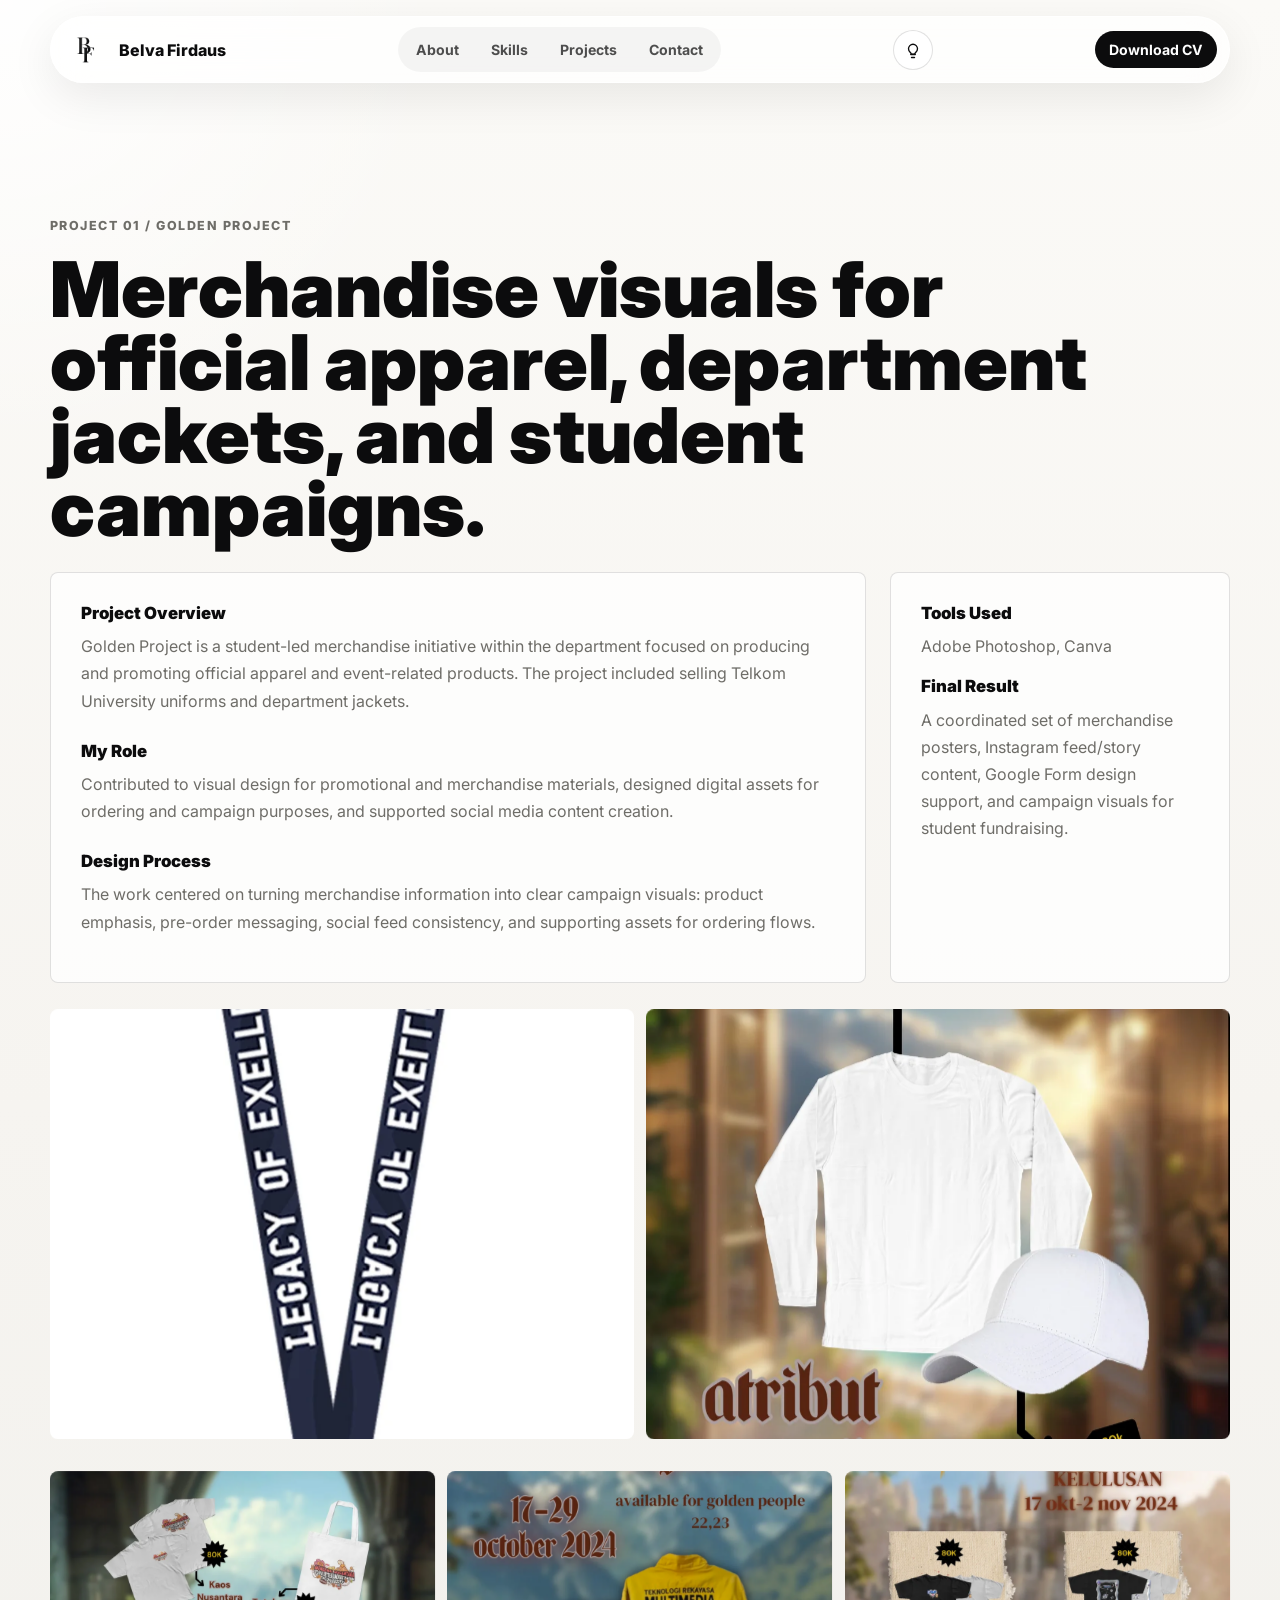
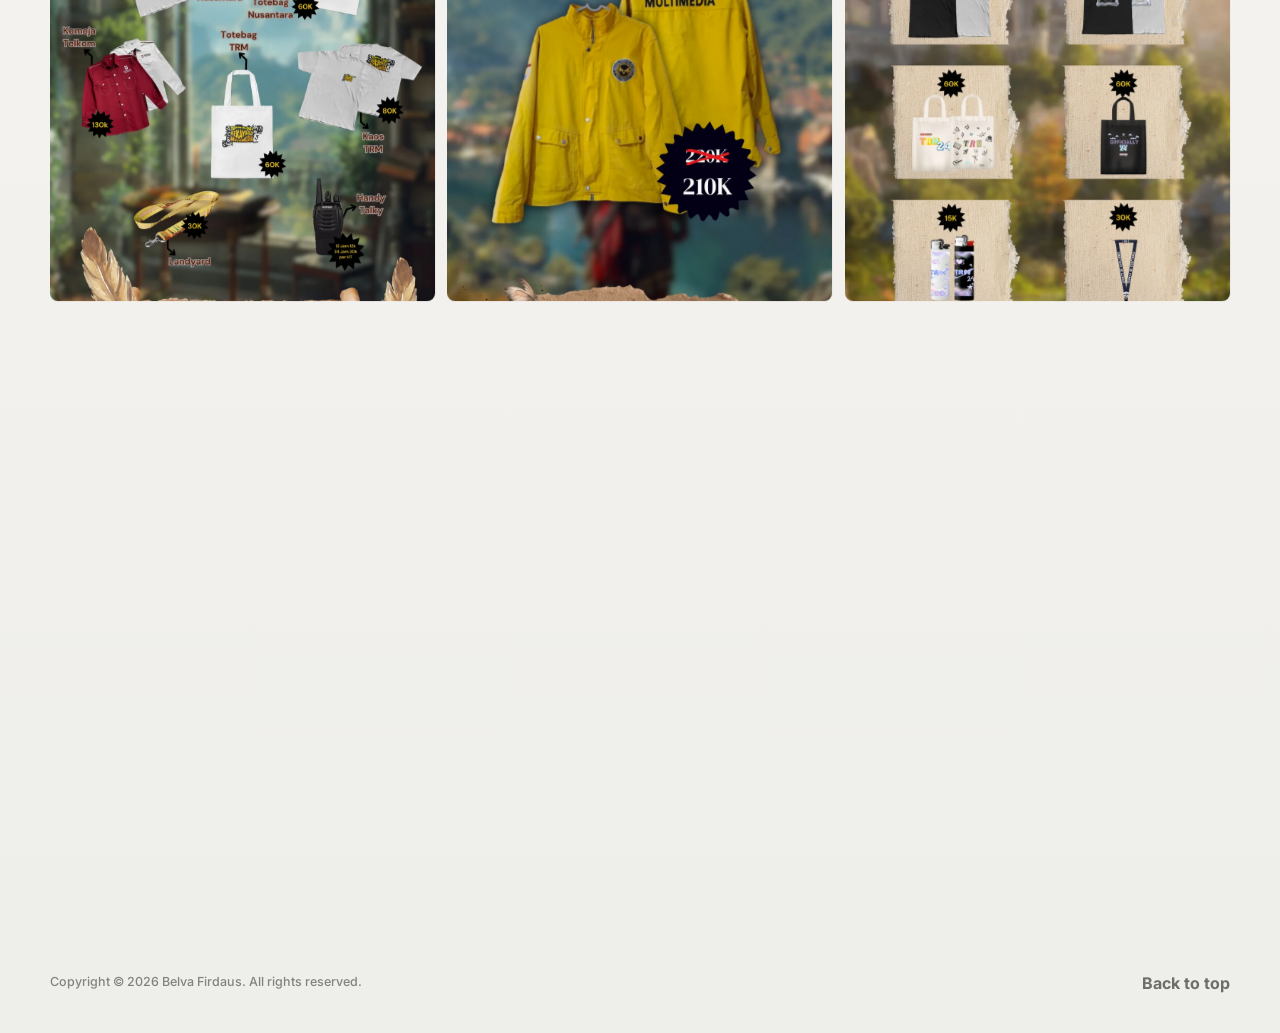
==== pages/golden.html @ f20e6a2e "Refine dark mode logo and theme toggle" ====
<!DOCTYPE html>
<html lang="en">
<head>
  <meta charset="UTF-8">
  <meta name="viewport" content="width=device-width, initial-scale=1.0">
  <meta name="description" content="Golden Project case study by Belva Firdaus.">
  <title>Golden Project - Belva Firdaus Portfolio</title>
  <script src="../js/theme-toggle.js"></script>
  <link rel="icon" href="../assets/logo/favicon.ico" sizes="any">
  <link rel="icon" type="image/png" sizes="32x32" href="../assets/logo/favicon-32x32.png">
  <link rel="icon" type="image/png" sizes="16x16" href="../assets/logo/favicon-16x16.png">
  <link rel="apple-touch-icon" href="../assets/logo/apple-touch-icon.png">
  <link rel="preconnect" href="https://fonts.googleapis.com">
  <link rel="preconnect" href="https://fonts.gstatic.com" crossorigin>
  <link href="https://fonts.googleapis.com/css2?family=Inter:wght@400;500;600;700;800;900&display=swap" rel="stylesheet">
  <link rel="stylesheet" href="../css/style.css">
  <link rel="stylesheet" href="../css/project.css">
  <link rel="stylesheet" href="../css/animation.css">
  <link rel="stylesheet" href="../css/reveal.css">
  <noscript>
    <style>
      body, .reveal {
        opacity: 1 !important;
        transform: none !important;
      }
    </style>
  </noscript>
</head>
<body class="project-page">
  <div class="loader" aria-hidden="true">
    <div class="loader__mark">BF</div>
  </div>

  <div class="cursor-dot" aria-hidden="true"></div>

  <header class="site-header">
    <a class="brand" href="../index.html#top" aria-label="Belva Firdaus home">
      <img src="../assets/logo/bf-logo.png" alt="Belva Firdaus logo">
      <span>Belva Firdaus</span>
    </a>
    <nav class="nav" aria-label="Primary navigation">
      <a href="../index.html#about">About</a>
      <a href="../index.html#skills">Skills</a>
      <a href="../index.html#projects">Projects</a>
      <a href="../index.html#contact">Contact</a>
    </nav>
    <button class="theme-toggle" type="button" data-theme-toggle aria-label="Switch to dark mode" aria-pressed="false">
      <span class="theme-toggle__icon" aria-hidden="true">
        <svg viewBox="0 0 24 24" focusable="false">
          <path d="M9 18h6"></path>
          <path d="M10 22h4"></path>
          <path d="M8.6 15.5c-1.7-1.2-2.6-3.1-2.6-5.1a6 6 0 1 1 12 0c0 2-.9 3.9-2.6 5.1-.7.5-1.1 1.2-1.1 2H9.7c0-.8-.4-1.5-1.1-2Z"></path>
        </svg>
      </span>
    </button>
    <a class="nav-cta" href="../assets/cv/MUHAMMAD%20BELVA%20ZULFAN%20FIRDAUS%20_Graphic%20Designer.pdf" download>Download CV</a>
  </header>

  <main id="top" class="project-main" data-project-page>
    <section class="case-study">
      <div class="case-hero reveal">
        <p class="eyebrow">Project 01 / Golden Project</p>
        <h1>Merchandise visuals for official apparel, department jackets, and student campaigns.</h1>
      </div>

      <div class="case-content">
        <div class="case-copy reveal">
          <h2>Project Overview</h2>
          <p>Golden Project is a student-led merchandise initiative within the department focused on producing and promoting official apparel and event-related products. The project included selling Telkom University uniforms and department jackets.</p>

          <h2>My Role</h2>
          <p>Contributed to visual design for promotional and merchandise materials, designed digital assets for ordering and campaign purposes, and supported social media content creation.</p>

          <h2>Design Process</h2>
          <p>The work centered on turning merchandise information into clear campaign visuals: product emphasis, pre-order messaging, social feed consistency, and supporting assets for ordering flows.</p>
        </div>
        <aside class="case-meta reveal reveal--right">
          <div>
            <h2>Tools Used</h2>
            <p>Adobe Photoshop, Canva</p>
          </div>
          <div>
            <h2>Final Result</h2>
            <p>A coordinated set of merchandise posters, Instagram feed/story content, Google Form design support, and campaign visuals for student fundraising.</p>
          </div>
        </aside>
      </div>

      <div class="gallery gallery--mixed reveal" aria-label="Golden Project gallery">
        <img class="reveal" src="../assets/optimized/projects/golden%20projects/landyard%20wisuda.webp" alt="Golden Project lanyard design" loading="lazy">
        <img class="reveal" src="../assets/optimized/projects/golden%20projects/poster%20atribut%20pkkmb.webp" alt="Golden Project PKKMB attribute poster" loading="lazy">
        <img class="reveal" src="../assets/optimized/projects/golden%20projects/poster%20catalog.webp" alt="Golden Project catalog poster" loading="lazy">
        <img class="reveal" src="../assets/optimized/projects/golden%20projects/poster%20jahim.webp" alt="Golden Project department jacket poster" loading="lazy">
        <img class="reveal" src="../assets/optimized/projects/golden%20projects/poster%20merch%20wisuda.webp" alt="Golden Project graduation merchandise poster" loading="lazy">
        <img class="reveal" src="../assets/optimized/projects/golden%20projects/poster%20seragam.webp" alt="Golden Project uniform poster" loading="lazy">
        <img class="reveal" src="../assets/optimized/projects/golden%20projects/TRM%20MERCH%20BELAKANG.webp" alt="Golden Project shirt back design" loading="lazy">
        <img class="reveal" src="../assets/optimized/projects/golden%20projects/TRM%20MERCH%20DEPAN.webp" alt="Golden Project shirt front design" loading="lazy">
      </div>

      <nav class="project-navigation reveal" aria-label="Project navigation">
        <a class="project-nav-link" href="project4.html" data-project-adjacent>
          <span>Previous Project</span>
          <strong>Others</strong>
        </a>
        <a class="project-nav-link" href="lariah.html" data-project-adjacent>
          <span>Next Project</span>
          <strong>LariAH</strong>
        </a>
        <a class="project-nav-link project-nav-link--home" href="../index.html#projects">
          <span>Back to Home</span>
          <strong>Featured Projects</strong>
        </a>
      </nav>
    </section>
  </main>

  <footer class="footer reveal">
    <div class="footer__brand">
      <small>Copyright © 2026 Belva Firdaus. All rights reserved.</small>
    </div>
    <a href="#top">Back to top</a>
  </footer>

  <script src="../js/script.js"></script>
  <script src="../js/project.js"></script>
  <script src="../js/gallery.js"></script>
  <script src="../js/transitions.js"></script>
  <script src="../js/scroll-animations.js"></script>
  <script src="../js/reveal.js"></script>
</body>
</html>
---- css/style.css ----
:root {
  --bg: #f6f4f0;
  --ink: #0c0c0d;
  --muted: #6e6d68;
  --line: rgba(12, 12, 13, 0.12);
  --paper: rgba(255, 255, 255, 0.74);
  --paper-solid: #ffffff;
  --charcoal: #151515;
  --accent: #c8ff5f;
  --blue: #2862c6;
  --radius: 8px;
  --shadow: 0 24px 80px rgba(12, 12, 13, 0.12);
  --max: 1180px;
}

* {
  box-sizing: border-box;
}

html {
  scroll-behavior: smooth;
}

body {
  margin: 0;
  background:
    radial-gradient(circle at top left, rgba(255, 255, 255, 0.9), transparent 28rem),
    linear-gradient(180deg, #fbfaf7 0%, var(--bg) 42%, #eeeeea 100%);
  color: var(--ink);
  font-family: "Inter", Arial, sans-serif;
  letter-spacing: 0;
  overflow-x: hidden;
}

body.is-loading {
  overflow: hidden;
}

img {
  display: block;
  max-width: 100%;
}

a {
  color: inherit;
  text-decoration: none;
}

button,
a {
  -webkit-tap-highlight-color: transparent;
}

::selection {
  background: var(--ink);
  color: white;
}

.site-header {
  position: sticky;
  top: 0;
  z-index: 50;
  display: flex;
  align-items: center;
  justify-content: space-between;
  gap: 18px;
  width: min(calc(100% - 32px), var(--max));
  margin: 16px auto 0;
  padding: 10px 12px;
  border: 1px solid rgba(255, 255, 255, 0.78);
  border-radius: 999px;
  background: rgba(255, 255, 255, 0.7);
  box-shadow: 0 14px 45px rgba(12, 12, 13, 0.08);
  backdrop-filter: blur(18px);
}

.site-header.has-scrolled {
  box-shadow: 0 18px 60px rgba(12, 12, 13, 0.13);
}

.brand {
  display: inline-flex;
  align-items: center;
  gap: 12px;
  font-weight: 800;
  white-space: nowrap;
}

.brand img {
  width: 44px;
  height: 44px;
  border-radius: 50%;
  object-fit: cover;
  transition: filter 0.3s cubic-bezier(0.16, 1, 0.3, 1);
}

.nav {
  display: flex;
  align-items: center;
  justify-content: center;
  gap: 4px;
  padding: 4px;
  border-radius: 999px;
  background: rgba(12, 12, 13, 0.04);
}

.nav a,
.nav-cta {
  position: relative;
  padding: 10px 14px;
  border-radius: 999px;
  color: rgba(12, 12, 13, 0.72);
  font-size: 0.88rem;
  font-weight: 700;
  overflow: hidden;
}

.nav a:hover,
.nav a.is-active {
  background: white;
  color: var(--ink);
}

.nav-cta {
  background: var(--ink);
  color: white;
}

.theme-toggle {
  display: inline-flex;
  align-items: center;
  justify-content: center;
  width: 40px;
  min-width: 40px;
  min-height: 40px;
  height: 40px;
  margin-right: -10px;
  padding: 0;
  border: 1px solid var(--line);
  border-radius: 999px;
  background: rgba(255, 255, 255, 0.62);
  color: var(--ink);
  font: inherit;
  font-size: 0.82rem;
  font-weight: 800;
  cursor: pointer;
  backdrop-filter: blur(18px);
  transition: background 0.25s ease, color 0.25s ease, border-color 0.25s ease;
}

.theme-toggle__icon,
.theme-toggle svg {
  display: block;
  width: 18px;
  height: 18px;
}

.theme-toggle svg {
  fill: none;
  stroke: currentColor;
  stroke-width: 1.8;
  stroke-linecap: round;
  stroke-linejoin: round;
}

.theme-toggle:focus-visible {
  outline: 2px solid var(--accent);
  outline-offset: 3px;
}

.section,
.footer {
  width: min(calc(100% - 32px), var(--max));
  margin: 0 auto;
}

.section {
  padding: 112px 0;
}

.eyebrow {
  margin: 0 0 16px;
  color: var(--muted);
  font-size: 0.78rem;
  font-weight: 800;
  letter-spacing: 0.12em;
  text-transform: uppercase;
}

h1,
h2,
h3,
p {
  margin-top: 0;
}

h1,
h2 {
  letter-spacing: 0;
}

h1 {
  max-width: 760px;
  margin-bottom: 24px;
  font-size: clamp(3.15rem, 6vw, 5.25rem);
  line-height: 0.95;
  font-weight: 900;
}

h2 {
  max-width: 900px;
  margin-bottom: 0;
  font-size: clamp(2.15rem, 5.4vw, 5.8rem);
  line-height: 0.98;
  font-weight: 900;
}

h3 {
  font-size: 1.05rem;
  line-height: 1.2;
}

p {
  color: var(--muted);
  line-height: 1.7;
}

.hero {
  position: relative;
  display: grid;
  grid-template-columns: minmax(0, 1fr) minmax(300px, 0.72fr);
  gap: 34px;
  min-height: calc(100vh - 72px);
  padding-top: 48px;
  align-items: center;
}

.hero__intro {
  max-width: 660px;
  font-size: clamp(1rem, 1.5vw, 1.28rem);
}

.hero__actions {
  display: flex;
  flex-wrap: wrap;
  gap: 12px;
  margin-top: 32px;
}

.btn {
  position: relative;
  display: inline-flex;
  align-items: center;
  justify-content: center;
  min-height: 52px;
  padding: 0 22px;
  border-radius: 999px;
  font-weight: 800;
  overflow: hidden;
  transition: transform 0.25s ease, box-shadow 0.25s ease, background 0.25s ease;
}

.btn:hover {
  transform: translateY(-3px);
}

.btn--dark {
  background: var(--ink);
  color: white;
  box-shadow: 0 18px 36px rgba(12, 12, 13, 0.18);
}

.btn--light {
  background: white;
  border: 1px solid var(--line);
}

.hero__visual {
  position: relative;
}

.portrait-shell {
  position: relative;
  overflow: hidden;
  aspect-ratio: 4 / 5;
  max-height: 590px;
  border-radius: 8px;
  background: var(--charcoal);
  box-shadow: var(--shadow);
}

.portrait-shell img {
  width: 100%;
  height: 100%;
  object-fit: cover;
  filter: saturate(0.88) contrast(1.05);
  transition: transform 0.8s ease;
}

.portrait-shell:hover img {
  transform: scale(1.05);
}

.availability {
  position: absolute;
  right: 14px;
  bottom: 28px;
  display: inline-flex;
  align-items: center;
  gap: 10px;
  max-width: min(280px, 80%);
  padding: 14px 16px;
  border: 1px solid rgba(255, 255, 255, 0.72);
  border-radius: 999px;
  background: rgba(255, 255, 255, 0.78);
  box-shadow: 0 18px 45px rgba(12, 12, 13, 0.12);
  color: var(--ink);
  font-size: 0.86rem;
  font-weight: 800;
  backdrop-filter: blur(18px);
}

.availability span {
  width: 9px;
  height: 9px;
  flex: 0 0 auto;
  border-radius: 50%;
  background: #20c55e;
  box-shadow: 0 0 0 8px rgba(32, 197, 94, 0.14);
}

.scroll-indicator {
  position: absolute;
  left: 0;
  bottom: 34px;
  width: 30px;
  height: 54px;
  border: 1px solid var(--line);
  border-radius: 999px;
}

.scroll-indicator span {
  position: absolute;
  left: 50%;
  top: 10px;
  width: 4px;
  height: 4px;
  border-radius: 50%;
  background: var(--ink);
  transform: translateX(-50%);
  animation: scrollDot 1.6s ease-in-out infinite;
}

.section-heading {
  margin-bottom: 44px;
}

.section-heading--split {
  display: grid;
  grid-template-columns: minmax(0, 1fr) 280px;
  gap: 32px;
  align-items: end;
}

.section-heading--split > p {
  margin-bottom: 8px;
}

.about__grid {
  display: grid;
  grid-template-columns: minmax(0, 0.8fr) minmax(0, 1.2fr);
  gap: 28px;
}

.about__bio {
  position: sticky;
  top: 110px;
  align-self: start;
  padding: 34px;
  border: 1px solid var(--line);
  border-radius: var(--radius);
  background: var(--paper);
  box-shadow: 0 16px 50px rgba(12, 12, 13, 0.06);
}

.about__bio p:last-child {
  margin-bottom: 0;
}

.timeline {
  display: grid;
  gap: 14px;
}

.timeline article {
  position: relative;
  padding: 28px 28px 28px 38px;
  border: 1px solid var(--line);
  border-radius: var(--radius);
  background: rgba(255, 255, 255, 0.58);
  transition: transform 0.25s ease, box-shadow 0.25s ease;
}

.timeline article::before {
  content: "";
  position: absolute;
  left: 18px;
  top: 34px;
  width: 8px;
  height: 8px;
  border-radius: 50%;
  background: var(--ink);
}

.timeline article:hover,
.skill-card:hover,
.software-grid article:hover,
.project-card:hover {
  transform: translateY(-6px);
  box-shadow: 0 22px 60px rgba(12, 12, 13, 0.12);
}

.timeline span,
.skill-card span {
  display: inline-block;
  margin-bottom: 12px;
  color: var(--muted);
  font-size: 0.78rem;
  font-weight: 800;
  text-transform: uppercase;
}

.timeline p,
.skill-card p {
  margin-bottom: 0;
}

.skill-grid {
  display: grid;
  grid-template-columns: repeat(4, minmax(0, 1fr));
  gap: 14px;
}

.skill-card {
  min-height: 300px;
  padding: 28px;
  border: 1px solid var(--line);
  border-radius: var(--radius);
  background: var(--paper-solid);
  transition: transform 0.25s ease, box-shadow 0.25s ease;
}

.skill-card h3 {
  min-height: 76px;
}

.software-grid {
  display: grid;
  grid-template-columns: repeat(6, minmax(0, 1fr));
  gap: 12px;
}

.software-grid article {
  display: grid;
  place-items: center;
  min-height: 150px;
  padding: 24px 16px;
  border: 1px solid var(--line);
  border-radius: var(--radius);
  background: rgba(255, 255, 255, 0.7);
  transition: transform 0.25s ease, box-shadow 0.25s ease;
}

.software-grid img {
  width: 54px;
  height: 54px;
  object-fit: contain;
  margin-bottom: 18px;
}

.software-grid span {
  font-weight: 800;
  text-align: center;
}

.project-grid {
  display: grid;
  grid-template-columns: repeat(4, minmax(0, 1fr));
  gap: 16px;
}

.project-card {
  display: grid;
  grid-template-rows: auto 1fr;
  overflow: hidden;
  border: 1px solid var(--line);
  border-radius: var(--radius);
  background: var(--paper-solid);
  transition: transform 0.25s ease, box-shadow 0.25s ease;
}

.project-card img {
  width: 100%;
  aspect-ratio: 4 / 4.6;
  object-fit: cover;
  background: #e8e6df;
  transition: transform 0.65s ease;
}

.project-card:hover img {
  transform: scale(1.04);
}

.project-card__body {
  display: flex;
  flex-direction: column;
  align-items: flex-start;
  padding: 22px;
}

.project-card p {
  margin-bottom: 10px;
  color: var(--blue);
  font-size: 0.78rem;
  font-weight: 900;
  text-transform: uppercase;
}

.project-card h3 {
  margin-bottom: 10px;
  font-size: 1.25rem;
}

.project-card span {
  color: var(--muted);
  line-height: 1.55;
}

.project-card__link {
  min-height: 46px;
  margin-top: 22px;
  padding: 0 18px;
  font-size: 0.88rem;
}

.contact {
  padding-bottom: 72px;
}

.contact__inner {
  padding: clamp(36px, 7vw, 78px);
  border-radius: var(--radius);
  background: var(--ink);
  color: white;
  box-shadow: var(--shadow);
}

.contact__inner p {
  color: rgba(255, 255, 255, 0.62);
}

.contact__inner h2 {
  color: white;
}

.contact-links {
  display: flex;
  flex-wrap: wrap;
  gap: 10px;
  margin-top: 34px;
}

.contact-links a,
.contact-links span {
  display: inline-flex;
  align-items: center;
  min-height: 48px;
  padding: 0 16px;
  border: 1px solid rgba(255, 255, 255, 0.16);
  border-radius: 999px;
  background: rgba(255, 255, 255, 0.07);
  color: white;
  font-weight: 800;
}

.contact-links a:hover {
  background: white;
  color: var(--ink);
}

.footer {
  display: flex;
  justify-content: space-between;
  align-items: flex-start;
  gap: 18px;
  padding: 26px 0 40px;
  color: var(--muted);
  font-weight: 700;
}

.footer__brand {
  display: flex;
  flex-direction: column;
  gap: 6px;
}

.footer p {
  margin: 0;
}

.footer small {
  color: rgba(12, 12, 13, 0.48);
  font-size: 0.78rem;
  font-weight: 500;
  line-height: 1.5;
}

@media (max-width: 1040px) {
  .hero,
  .about__grid,
  .section-heading--split {
    grid-template-columns: 1fr;
  }

  .about__bio {
    position: static;
  }

  .skill-grid,
  .project-grid {
    grid-template-columns: repeat(2, minmax(0, 1fr));
  }

  .software-grid {
    grid-template-columns: repeat(3, minmax(0, 1fr));
  }
}

@media (max-width: 760px) {
  .site-header {
    align-items: stretch;
    border-radius: 24px;
    flex-wrap: wrap;
  }

  .brand {
    flex: 1 1 auto;
  }

  .nav {
    order: 3;
    width: 100%;
    overflow-x: auto;
    justify-content: flex-start;
  }

  .nav-cta {
    padding-inline: 12px;
  }

  .theme-toggle {
    min-height: 40px;
    margin-right: -8px;
  }

  .section {
    padding: 82px 0;
  }

  .hero {
    min-height: auto;
    padding-top: 58px;
  }

  h1 {
    font-size: clamp(2.8rem, 14vw, 4rem);
  }

  h2 {
    font-size: clamp(2rem, 11vw, 3.3rem);
  }

  .scroll-indicator {
    display: none;
  }

  .skill-grid,
  .project-grid,
  .software-grid {
    grid-template-columns: 1fr;
  }

  .skill-card {
    min-height: auto;
  }

  .skill-card h3 {
    min-height: auto;
  }

  .availability {
    right: 12px;
    bottom: 12px;
  }

  .footer {
    flex-direction: column;
  }
}

@media (max-width: 430px) {
  .section,
  .footer {
    width: min(calc(100% - 24px), var(--max));
  }

  .site-header {
    width: min(calc(100% - 24px), var(--max));
  }

  .brand {
    gap: 10px;
  }

  .brand img {
    width: 42px;
    height: 42px;
  }

  .nav a,
  .nav-cta,
  .theme-toggle {
    font-size: 0.8rem;
  }

  .theme-toggle {
    width: 38px;
    min-width: 38px;
    height: 38px;
    min-height: 38px;
    margin-right: -6px;
  }

  .hero__actions,
  .contact-links {
    display: grid;
  }

  .btn,
  .contact-links a,
  .contact-links span {
    width: 100%;
  }
}

html[data-theme="dark"] {
  color-scheme: dark;
  --bg: #111110;
  --ink: #f4f1ea;
  --muted: #a8a29a;
  --line: rgba(255, 255, 255, 0.13);
  --paper: rgba(28, 28, 27, 0.78);
  --paper-solid: #171716;
  --charcoal: #151515;
  --blue: #8bb8ff;
  --shadow: 0 24px 80px rgba(0, 0, 0, 0.4);
}

html[data-theme="dark"] body {
  background:
    radial-gradient(circle at top left, rgba(255, 255, 255, 0.08), transparent 28rem),
    linear-gradient(180deg, #151514 0%, var(--bg) 46%, #090909 100%);
  color: var(--ink);
}

html[data-theme="dark"] ::selection {
  background: var(--accent);
  color: #111110;
}

html[data-theme="dark"] .site-header {
  border-color: rgba(255, 255, 255, 0.12);
  background: rgba(20, 20, 19, 0.74);
  box-shadow: 0 14px 45px rgba(0, 0, 0, 0.32);
}

html[data-theme="dark"] .site-header.has-scrolled {
  box-shadow: 0 18px 60px rgba(0, 0, 0, 0.46);
}

html[data-theme="dark"] .brand img {
  filter: brightness(0) invert(1) contrast(1.08);
}

html[data-theme="dark"] .nav {
  background: rgba(255, 255, 255, 0.06);
}

html[data-theme="dark"] .nav a {
  color: rgba(244, 241, 234, 0.74);
}

html[data-theme="dark"] .nav a:hover,
html[data-theme="dark"] .nav a.is-active {
  background: rgba(255, 255, 255, 0.12);
  color: var(--ink);
}

html[data-theme="dark"] .nav-cta,
html[data-theme="dark"] .btn--dark,
html[data-theme="dark"] .project-nav-link--home {
  background: var(--ink);
  color: #111110;
}

html[data-theme="dark"] .theme-toggle {
  border-color: var(--line);
  background: rgba(255, 255, 255, 0.08);
  color: var(--ink);
}

html[data-theme="dark"] .btn--light,
html[data-theme="dark"] .availability,
html[data-theme="dark"] .about__bio,
html[data-theme="dark"] .timeline article,
html[data-theme="dark"] .software-grid article {
  border-color: var(--line);
  background: var(--paper);
  color: var(--ink);
}

html[data-theme="dark"] .skill-card,
html[data-theme="dark"] .project-card {
  border-color: var(--line);
  background: var(--paper-solid);
  color: var(--ink);
}

html[data-theme="dark"] .availability {
  box-shadow: 0 18px 45px rgba(0, 0, 0, 0.32);
}

html[data-theme="dark"] .contact__inner {
  border: 1px solid var(--line);
  background: #151514;
  color: var(--ink);
}

html[data-theme="dark"] .contact__inner h2 {
  color: var(--ink);
}

html[data-theme="dark"] .contact-links a,
html[data-theme="dark"] .contact-links span {
  border-color: rgba(255, 255, 255, 0.18);
  background: rgba(255, 255, 255, 0.08);
  color: var(--ink);
}

html[data-theme="dark"] .contact-links a:hover {
  background: var(--ink);
  color: #111110;
}

html[data-theme="dark"] .footer small {
  color: rgba(244, 241, 234, 0.58);
}

html[data-theme="dark"] .scroll-indicator span,
html[data-theme="dark"] .timeline article::before {
  background: var(--ink);
}
---- css/project.css ----
.project-main {
  padding-top: 52px;
}

.case-study {
  width: min(calc(100% - 32px), var(--max));
  margin: 0 auto;
  padding: 80px 0 72px;
  border-top: 1px solid var(--line);
}

.case-study:first-child {
  border-top: 0;
}

.case-hero {
  display: grid;
  gap: 0;
}

.case-hero h1 {
  max-width: 1120px;
  margin-bottom: 0;
  font-size: clamp(2.65rem, 6vw, 5.8rem);
}

.case-content {
  display: grid;
  grid-template-columns: minmax(0, 1fr) 340px;
  gap: 24px;
  margin: 28px 0;
}

.case-copy,
.case-meta {
  padding: 30px;
  border: 1px solid var(--line);
  border-radius: var(--radius);
  background: rgba(255, 255, 255, 0.74);
}

.case-copy h2,
.case-copy h3,
.case-meta h2,
.case-meta h3 {
  margin: 0 0 10px;
  font-size: 1.05rem;
  line-height: 1.2;
}

.case-copy p:not(:last-child),
.case-meta p:not(:last-child) {
  margin-bottom: 26px;
}

.gallery {
  display: grid;
  grid-template-columns: repeat(4, minmax(0, 1fr));
  gap: 12px;
}

.gallery--mixed {
  grid-template-columns: repeat(6, minmax(0, 1fr));
}

.gallery img {
  width: 100%;
  height: 100%;
  min-height: 260px;
  max-height: 430px;
  object-fit: cover;
  border: 0;
  border-radius: var(--radius);
  background: #dedbd3;
  cursor: pointer;
  transition: transform 0.3s ease, filter 0.3s ease;
}

.gallery img:hover,
.gallery img:focus-visible {
  transform: translateY(-4px) scale(1.01);
  filter: saturate(1.05) contrast(1.03);
  outline: none;
}

.gallery--mixed img:nth-child(1),
.gallery--mixed img:nth-child(2) {
  grid-column: span 3;
}

.gallery--mixed img:nth-child(3),
.gallery--mixed img:nth-child(4),
.gallery--mixed img:nth-child(5),
.gallery--mixed img:nth-child(6) {
  grid-column: span 2;
}

.project-navigation {
  display: grid;
  grid-template-columns: repeat(3, minmax(0, 1fr));
  gap: 14px;
  margin-top: 32px;
}

.project-nav-link {
  position: relative;
  display: grid;
  min-height: 118px;
  align-content: center;
  padding: 24px;
  overflow: hidden;
  border: 1px solid var(--line);
  border-radius: var(--radius);
  background: rgba(255, 255, 255, 0.76);
  transition: transform 0.25s ease, box-shadow 0.25s ease, background 0.25s ease;
}

.project-nav-link:hover {
  transform: translateY(-4px);
  background: white;
  box-shadow: 0 22px 60px rgba(12, 12, 13, 0.12);
}

.project-nav-link span {
  margin-bottom: 8px;
  color: var(--muted);
  font-size: 0.78rem;
  font-weight: 900;
  text-transform: uppercase;
}

.project-nav-link strong {
  font-size: 1.12rem;
  line-height: 1.25;
}

.project-nav-link--home {
  background: var(--ink);
  color: white;
}

.project-nav-link--home span {
  color: rgba(255, 255, 255, 0.62);
}

.gallery-lightbox {
  position: fixed;
  inset: 0;
  z-index: 9999;
  display: flex;
  align-items: center;
  justify-content: center;
  width: 100%;
  height: 100vh;
  height: 100dvh;
  padding: 24px;
  background: rgba(12, 12, 13, 0.9);
  opacity: 0;
  visibility: hidden;
  overflow: hidden;
  pointer-events: none;
  transition: opacity 0.24s ease, visibility 0.24s ease;
}

.gallery-lightbox.is-open {
  opacity: 1;
  visibility: visible;
  pointer-events: auto;
}

.gallery-lightbox figure {
  display: flex;
  align-items: center;
  justify-content: center;
  width: 100%;
  max-width: min(100%, 1180px);
  height: 100%;
  margin: 0;
}

.gallery-lightbox__image {
  max-width: min(100%, 1180px);
  max-height: calc(100vh - 140px);
  max-height: calc(100dvh - 140px);
  border-radius: var(--radius);
  object-fit: contain;
  box-shadow: 0 24px 80px rgba(0, 0, 0, 0.34);
}

.gallery-lightbox__button {
  position: absolute;
  display: inline-grid;
  place-items: center;
  min-width: 48px;
  min-height: 48px;
  padding: 0 16px;
  border: 1px solid rgba(255, 255, 255, 0.2);
  border-radius: 999px;
  background: rgba(255, 255, 255, 0.1);
  color: white;
  font: inherit;
  font-weight: 800;
  cursor: pointer;
  backdrop-filter: blur(18px);
}

.gallery-lightbox__button:hover {
  background: white;
  color: var(--ink);
}

.gallery-lightbox__button--close {
  top: 22px;
  right: 22px;
}

.gallery-lightbox__button--prev {
  left: 22px;
}

.gallery-lightbox__button--next {
  right: 22px;
}

body.has-lightbox,
body.lightbox-open {
  overflow: hidden;
  overscroll-behavior: contain;
}

@media (max-width: 1040px) {
  .case-content {
    grid-template-columns: 1fr;
  }

  .case-meta {
    display: grid;
    grid-template-columns: repeat(2, minmax(0, 1fr));
    gap: 18px;
  }

  .gallery,
  .gallery--mixed {
    grid-template-columns: repeat(3, minmax(0, 1fr));
  }

  .gallery--mixed img:nth-child(n) {
    grid-column: span 1;
  }
}

@media (max-width: 760px) {
  .project-main {
    padding-top: 24px;
  }

  .case-study {
    padding: 54px 0 56px;
  }

  .case-hero h1 {
    font-size: clamp(2.15rem, 11vw, 3.5rem);
  }

  .case-meta,
  .gallery,
  .gallery--mixed,
  .project-navigation {
    grid-template-columns: 1fr;
  }

  .gallery img {
    max-height: none;
  }

  .gallery-lightbox {
    align-items: center;
    justify-content: center;
    padding: 18px;
  }

  .gallery-lightbox__image {
    max-width: 92vw;
    max-height: 82vh;
    max-height: 82dvh;
  }

  .gallery-lightbox__button--prev,
  .gallery-lightbox__button--next {
    top: auto;
    bottom: 22px;
  }
}

@media (max-width: 430px) {
  .case-study {
    width: min(calc(100% - 24px), var(--max));
  }
}

html[data-theme="dark"] .case-study {
  border-color: var(--line);
}

html[data-theme="dark"] .case-copy,
html[data-theme="dark"] .case-meta,
html[data-theme="dark"] .project-nav-link {
  border-color: var(--line);
  background: var(--paper);
  color: var(--ink);
}

html[data-theme="dark"] .gallery img {
  background: #242423;
}

html[data-theme="dark"] .project-nav-link:hover {
  background: var(--paper-solid);
}

html[data-theme="dark"] .project-nav-link--home {
  background: var(--ink);
  color: #111110;
}

html[data-theme="dark"] .project-nav-link--home span {
  color: rgba(17, 17, 16, 0.62);
}

html[data-theme="dark"] .gallery-lightbox {
  background: rgba(5, 5, 5, 0.94);
}

html[data-theme="dark"] .gallery-lightbox__button:hover {
  background: var(--ink);
  color: #111110;
}
---- css/animation.css ----
.loader {
  position: fixed;
  inset: 0;
  z-index: 100;
  display: grid;
  place-items: center;
  background: var(--ink);
  color: white;
  pointer-events: none;
  transition: opacity 0.6s ease, visibility 0.6s ease;
}

.loader__mark {
  width: 74px;
  height: 74px;
  display: grid;
  place-items: center;
  border: 1px solid rgba(255, 255, 255, 0.28);
  border-radius: 50%;
  font-weight: 800;
  animation: pulse 1.2s ease-in-out infinite;
}

body.is-loading .loader {
  pointer-events: auto;
}

body.is-ready .loader,
body:not(.is-loading) .loader {
  opacity: 0;
  visibility: hidden;
  pointer-events: none;
}

body,
main {
  opacity: 1;
  visibility: visible;
}

.cursor-dot {
  position: fixed;
  z-index: 99;
  width: 14px;
  height: 14px;
  border: 1px solid rgba(12, 12, 13, 0.5);
  border-radius: 50%;
  pointer-events: none;
  transform: translate(-50%, -50%);
  opacity: 0;
  transition: width 0.2s ease, height 0.2s ease, opacity 0.2s ease, background 0.2s ease;
}

.cursor-dot.is-active {
  width: 42px;
  height: 42px;
  background: rgba(200, 255, 95, 0.2);
}

.ripple {
  position: absolute;
  border-radius: 50%;
  background: rgba(255, 255, 255, 0.45);
  transform: scale(0);
  animation: ripple 0.72s cubic-bezier(0.16, 1, 0.3, 1);
  pointer-events: none;
}

:where(.brand, .nav a, .nav-cta, .btn, .contact-links a, .footer a, .project-card, .project-nav-link, .gallery img, .gallery-lightbox__button) {
  transition-property: transform, opacity, box-shadow, background, color, border-color, filter;
  transition-duration: 0.42s;
  transition-timing-function: cubic-bezier(0.16, 1, 0.3, 1);
  will-change: transform, opacity, box-shadow;
}

:where(.nav a, .nav-cta, .btn, .contact-links a, .footer a, .project-nav-link) {
  position: relative;
  overflow: hidden;
}

[data-parallax] {
  --parallax-y: 0px;
}

[data-parallax]:not(.reveal):not(.motion-reveal) {
  transform: translate3d(0, var(--parallax-y), 0);
}

.project-card img[data-parallax],
.portrait-shell img[data-parallax] {
  transform: translate3d(0, var(--parallax-y), 0) scale(1);
}

@media (hover: hover) {
  .nav a:hover,
  .nav-cta:hover,
  .contact-links a:hover,
  .footer a:hover,
  .gallery-lightbox__button:hover {
    opacity: 0.95;
    transform: translateY(-3px) scale(1.025);
    box-shadow: 0 16px 42px rgba(12, 12, 13, 0.1);
  }

  .brand:hover {
    opacity: 0.88;
    transform: translateY(-1px) scale(1.01);
    box-shadow: none;
    transition-duration: 0.3s;
  }

  .btn:hover {
    opacity: 0.96;
    transform: translateY(-5px) scale(1.025);
    box-shadow: 0 24px 54px rgba(12, 12, 13, 0.18);
  }

  .project-card:hover {
    transform: translateY(-10px) scale(1.012);
    box-shadow: 0 30px 76px rgba(12, 12, 13, 0.15);
  }

  .project-card:hover img[data-parallax],
  .portrait-shell:hover img[data-parallax] {
    transform: translate3d(0, var(--parallax-y), 0) scale(1.045);
  }

  .project-nav-link:hover {
    transform: translateY(-7px) scale(1.015);
    box-shadow: 0 28px 70px rgba(12, 12, 13, 0.13);
  }

  .gallery img:hover,
  .gallery img[data-parallax].is-visible:hover {
    transform: translate3d(0, calc(var(--parallax-y, 0px) - 6px), 0) scale(1.02);
  }
}

.brand:active,
.nav a:active,
.nav-cta:active,
.btn:active,
.contact-links a:active,
.footer a:active,
.project-card:active,
.project-nav-link:active,
.gallery img:active,
.gallery-lightbox__button:active {
  opacity: 0.78;
  transform: translateY(2px) scale(0.96);
  transition-duration: 0.26s;
}

.reveal,
.motion-reveal {
  opacity: 1;
  visibility: visible;
  transform: none;
  transition: none;
  transition-delay: var(--motion-delay, 0ms);
}

body.reveal-ready .reveal:not(.is-visible),
body.reveal-ready .motion-reveal:not(.is-visible) {
  opacity: 0;
  transform: translate3d(0, 28px, 0);
  transition:
    opacity 0.8s cubic-bezier(0.16, 1, 0.3, 1),
    transform 0.8s cubic-bezier(0.16, 1, 0.3, 1);
  will-change: opacity, transform;
}

body.reveal-ready .reveal--right:not(.is-visible) {
  transform: translate3d(0, 28px, 0);
}

.reveal.is-visible,
.motion-reveal.is-visible,
body:not(.reveal-ready) .reveal,
body:not(.reveal-ready) .motion-reveal {
  opacity: 1;
  transform: translate3d(0, var(--parallax-y, 0px), 0);
}

.gallery img[data-parallax].is-visible {
  transform: translate3d(0, var(--parallax-y, 0px), 0) scale(1);
}

@media (hover: hover) {
  .timeline article.motion-reveal.is-visible:hover,
  .skill-card.reveal.is-visible:hover,
  .skill-card.motion-reveal.is-visible:hover,
  .software-grid article.motion-reveal.is-visible:hover {
    transform: translate3d(0, -8px, 0) scale(1.01);
    box-shadow: 0 24px 64px rgba(12, 12, 13, 0.13);
  }

  .project-card.reveal.is-visible:hover,
  .project-card.motion-reveal.is-visible:hover {
    transform: translate3d(0, -10px, 0) scale(1.012);
    box-shadow: 0 30px 76px rgba(12, 12, 13, 0.15);
  }

  .gallery img[data-parallax].is-visible:hover {
    transform: translate3d(0, calc(var(--parallax-y, 0px) - 6px), 0) scale(1.02);
  }
}

.project-card.reveal.is-visible:active,
.project-card.motion-reveal.is-visible:active,
.gallery img[data-parallax].is-visible:active {
  opacity: 0.78;
  transform: translate3d(0, 2px, 0) scale(0.96);
  transition-duration: 0.26s;
}

body.page-enter .site-header,
body.page-enter main,
body.page-enter .footer {
  animation: pageEnter 0.7s cubic-bezier(0.16, 1, 0.3, 1) both;
}

body.page-exit .site-header,
body.page-exit main,
body.page-exit .footer {
  opacity: 0;
  transform: translate3d(0, -16px, 0);
  transition:
    opacity 0.62s cubic-bezier(0.16, 1, 0.3, 1),
    transform 0.62s cubic-bezier(0.16, 1, 0.3, 1);
  pointer-events: none;
}

@keyframes pulse {
  0%,
  100% {
    transform: scale(1);
    opacity: 1;
  }
  50% {
    transform: scale(0.94);
    opacity: 0.72;
  }
}

@keyframes pageEnter {
  from {
    opacity: 0;
    transform: translate3d(0, 12px, 0);
  }
  to {
    opacity: 1;
    transform: translate3d(0, 0, 0);
  }
}

@keyframes scrollDot {
  0% {
    opacity: 0;
    transform: translate(-50%, 0);
  }
  35%,
  65% {
    opacity: 1;
  }
  100% {
    opacity: 0;
    transform: translate(-50%, 22px);
  }
}

@keyframes ripple {
  to {
    transform: scale(4);
    opacity: 0;
  }
}

@media (prefers-reduced-motion: reduce) {
  *,
  *::before,
  *::after {
    scroll-behavior: auto !important;
    animation-duration: 0.01ms !important;
    animation-iteration-count: 1 !important;
    transition-duration: 0.01ms !important;
  }

  .cursor-dot {
    display: none;
  }

  .reveal,
  .motion-reveal,
  .reveal--right,
  [data-parallax],
  body.page-enter .site-header,
  body.page-enter main,
  body.page-enter .footer,
  body.page-exit .site-header,
  body.page-exit main,
  body.page-exit .footer {
    animation: none !important;
    opacity: 1 !important;
    visibility: visible !important;
    transform: none !important;
    transition: none !important;
  }
}

@media (max-width: 768px) {
  body:not(.reveal-ready) .reveal,
  body:not(.reveal-ready) .motion-reveal,
  body:not(.reveal-ready) .reveal--right,
  body:not(.reveal-ready) .fade-up,
  body:not(.reveal-ready) .animate-on-scroll,
  body:not(.reveal-ready) [data-parallax] {
    opacity: 1;
    visibility: visible;
    transform: none !important;
    transition-delay: 0ms;
  }
}

@media (max-width: 760px) {
  .reveal--right {
    transform: none;
  }
}
---- css/reveal.css ----
body {
  opacity: 0;
  transform: translateY(14px);
  transition:
    opacity 800ms cubic-bezier(0.16, 1, 0.3, 1),
    transform 800ms cubic-bezier(0.16, 1, 0.3, 1);
  animation: revealBodyFallback 800ms cubic-bezier(0.16, 1, 0.3, 1) 160ms forwards;
}

body.page-loaded {
  opacity: 1;
  transform: translateY(0);
  animation: none;
}

.reveal {
  opacity: 1;
  transform: none;
  transition-delay: var(--reveal-delay, 0ms);
}

body:not(.reveal-animations-ready) .reveal {
  opacity: 1 !important;
  transform: none !important;
}

body.reveal-animations-ready .reveal:not(.is-visible) {
  opacity: 0;
  transform: translateY(42px);
  transition:
    opacity 900ms cubic-bezier(0.16, 1, 0.3, 1),
    transform 900ms cubic-bezier(0.16, 1, 0.3, 1);
  transition-delay: var(--reveal-delay, 0ms);
  will-change: opacity, transform;
}

.reveal.is-visible {
  opacity: 1;
  transform: translate3d(0, var(--parallax-y, 0px), 0);
}

@keyframes revealBodyFallback {
  to {
    opacity: 1;
    transform: translateY(0);
  }
}

@media (prefers-reduced-motion: reduce) {
  body,
  body.page-loaded,
  .reveal,
  body.reveal-animations-ready .reveal,
  body.reveal-animations-ready .reveal.is-visible {
    opacity: 1 !important;
    transform: none !important;
    transition: none !important;
    animation: none !important;
  }
}

@media (max-width: 768px) {
  .reveal,
  body.reveal-animations-ready .reveal,
  body.reveal-animations-ready .reveal.is-visible {
    opacity: 1 !important;
    transform: none !important;
  }
}
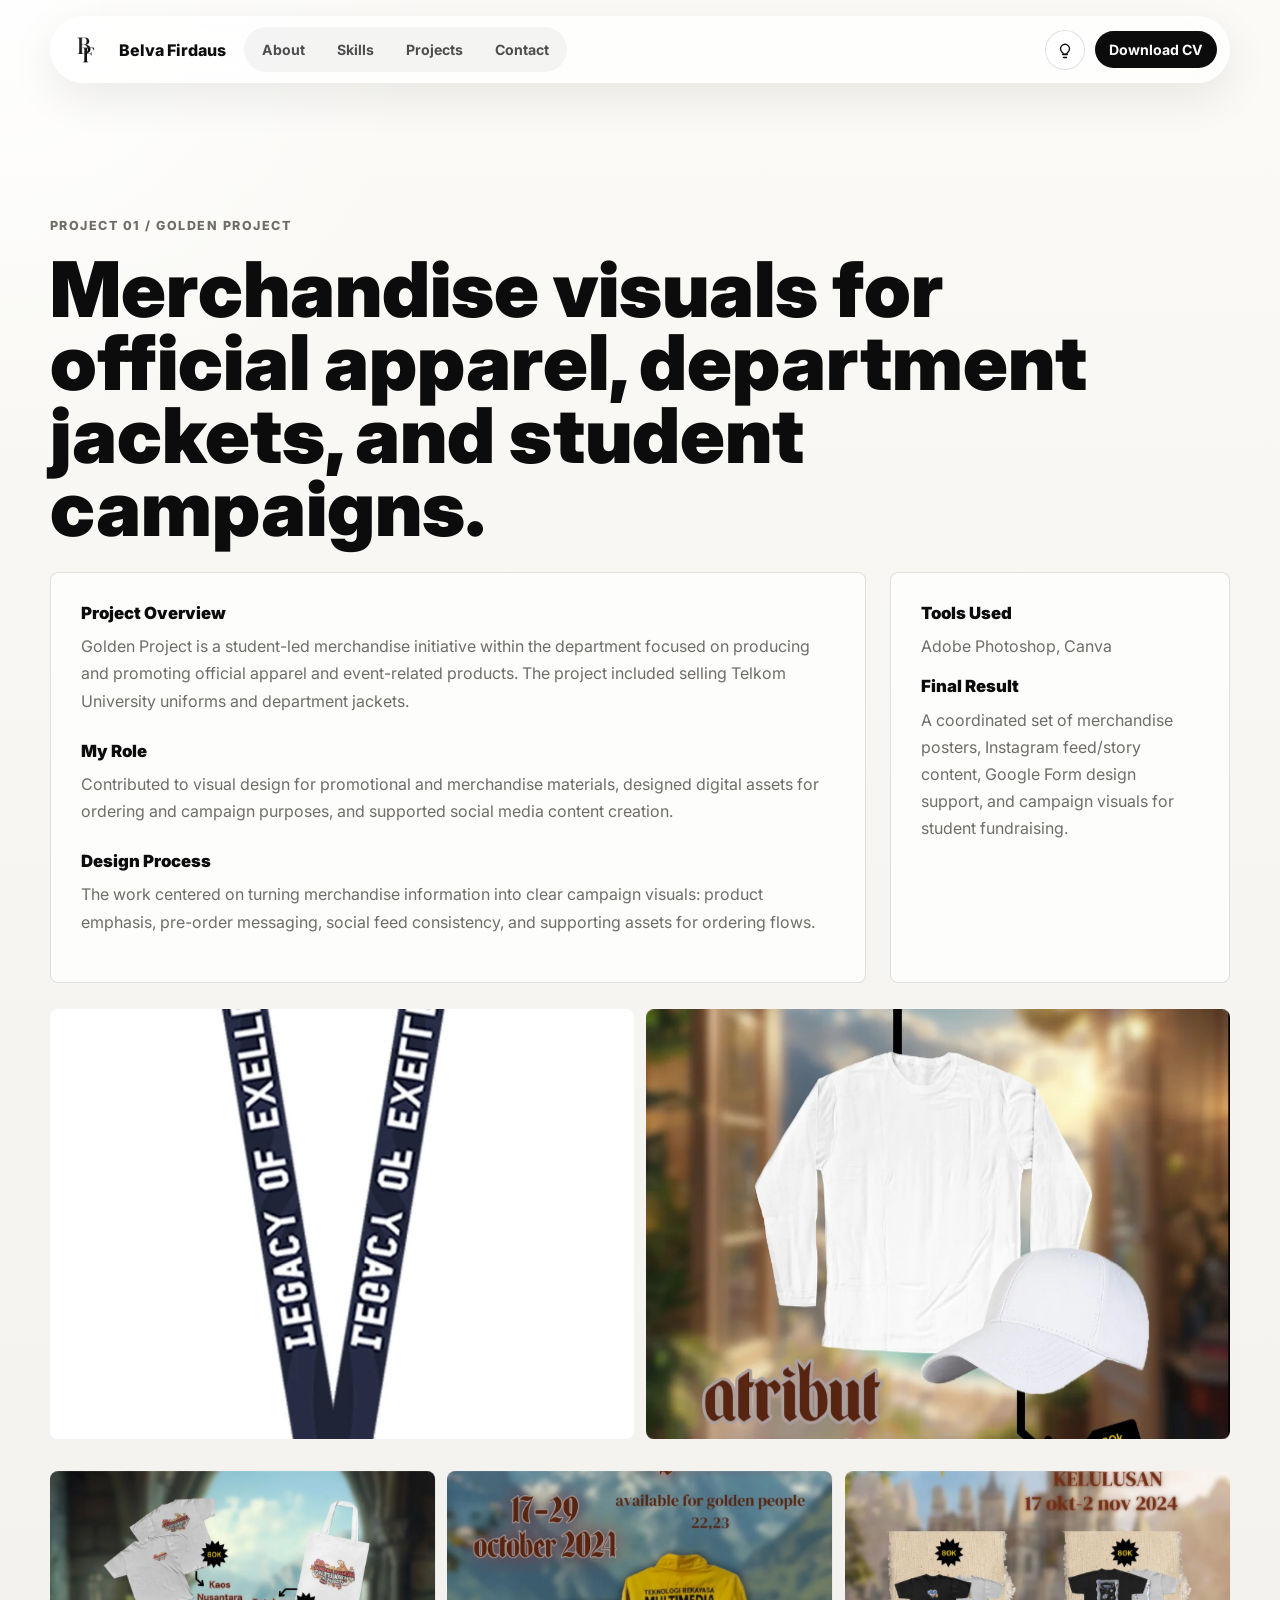
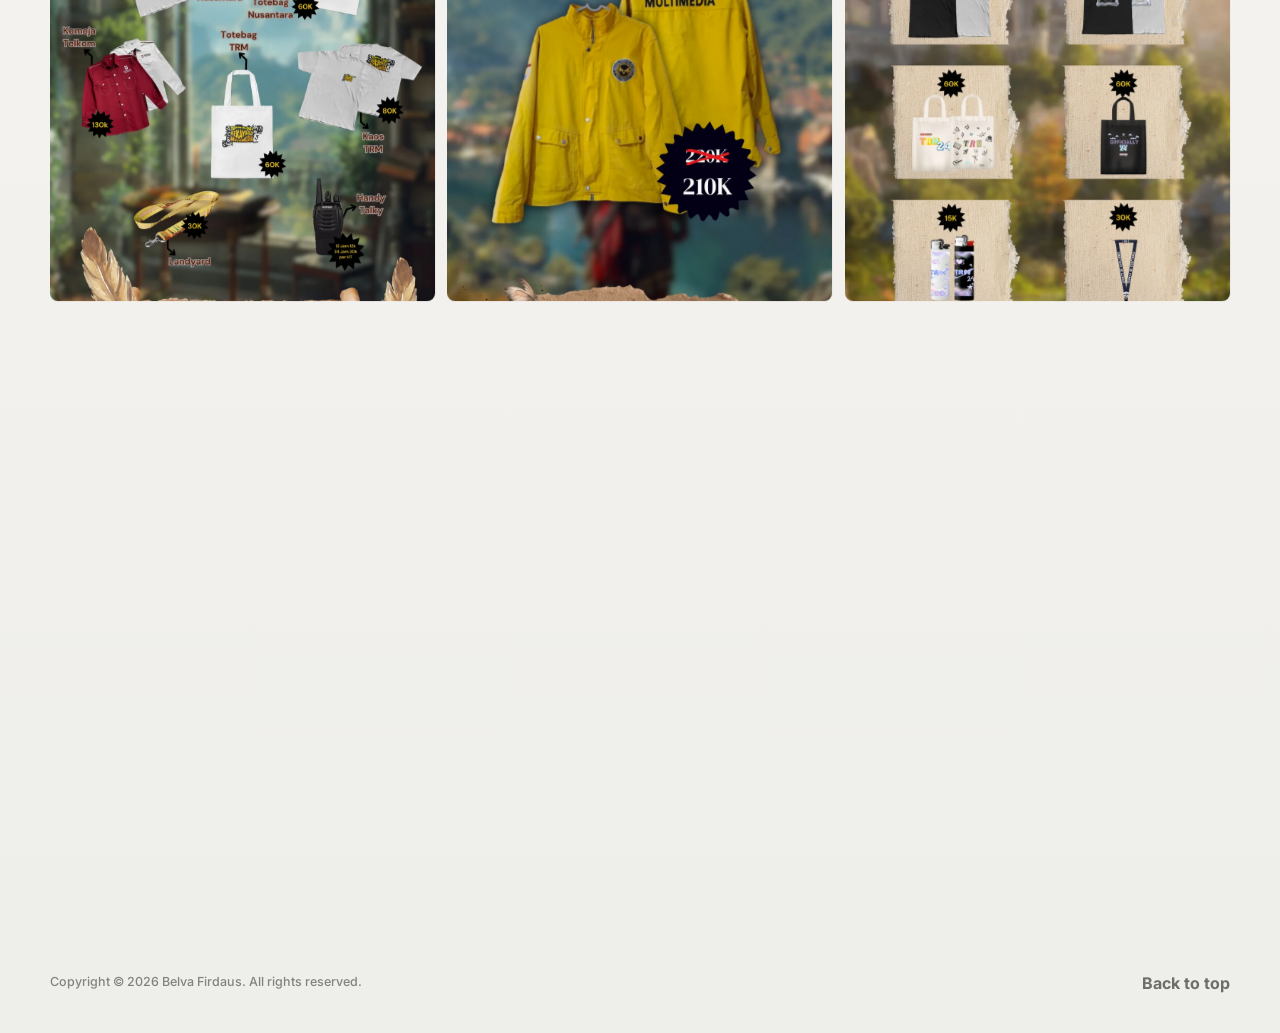
==== commit 1b02cb50: "Fix theme toggle spacing" ====
--- a/pages/golden.html
+++ b/pages/golden.html
@@ -44,16 +44,18 @@
       <a href="../index.html#projects">Projects</a>
       <a href="../index.html#contact">Contact</a>
     </nav>
-    <button class="theme-toggle" type="button" data-theme-toggle aria-label="Switch to dark mode" aria-pressed="false">
-      <span class="theme-toggle__icon" aria-hidden="true">
-        <svg viewBox="0 0 24 24" focusable="false">
-          <path d="M9 18h6"></path>
-          <path d="M10 22h4"></path>
-          <path d="M8.6 15.5c-1.7-1.2-2.6-3.1-2.6-5.1a6 6 0 1 1 12 0c0 2-.9 3.9-2.6 5.1-.7.5-1.1 1.2-1.1 2H9.7c0-.8-.4-1.5-1.1-2Z"></path>
-        </svg>
-      </span>
-    </button>
-    <a class="nav-cta" href="../assets/cv/MUHAMMAD%20BELVA%20ZULFAN%20FIRDAUS%20_Graphic%20Designer.pdf" download>Download CV</a>
+    <div class="nav-actions">
+      <button class="theme-toggle" type="button" data-theme-toggle aria-label="Switch to dark mode" aria-pressed="false">
+        <span class="theme-toggle__icon" aria-hidden="true">
+          <svg viewBox="0 0 24 24" focusable="false">
+            <path d="M9 18h6"></path>
+            <path d="M10 22h4"></path>
+            <path d="M8.6 15.5c-1.7-1.2-2.6-3.1-2.6-5.1a6 6 0 1 1 12 0c0 2-.9 3.9-2.6 5.1-.7.5-1.1 1.2-1.1 2H9.7c0-.8-.4-1.5-1.1-2Z"></path>
+          </svg>
+        </span>
+      </button>
+      <a class="nav-cta" href="../assets/cv/MUHAMMAD%20BELVA%20ZULFAN%20FIRDAUS%20_Graphic%20Designer.pdf" download>Download CV</a>
+    </div>
   </header>
 
   <main id="top" class="project-main" data-project-page>
--- a/css/style.css
+++ b/css/style.css
@@ -126,6 +126,14 @@
   color: white;
 }
 
+.nav-actions {
+  display: flex;
+  align-items: center;
+  justify-content: flex-end;
+  gap: 10px;
+  margin-left: auto;
+}
+
 .theme-toggle {
   display: inline-flex;
   align-items: center;
@@ -134,7 +142,6 @@
   min-width: 40px;
   min-height: 40px;
   height: 40px;
-  margin-right: -10px;
   padding: 0;
   border: 1px solid var(--line);
   border-radius: 999px;
@@ -658,9 +665,13 @@
     padding-inline: 12px;
   }
 
+  .nav-actions {
+    gap: 8px;
+    margin-left: 0;
+  }
+
   .theme-toggle {
     min-height: 40px;
-    margin-right: -8px;
   }
 
   .section {
@@ -738,7 +749,6 @@
     min-width: 38px;
     height: 38px;
     min-height: 38px;
-    margin-right: -6px;
   }
 
   .hero__actions,
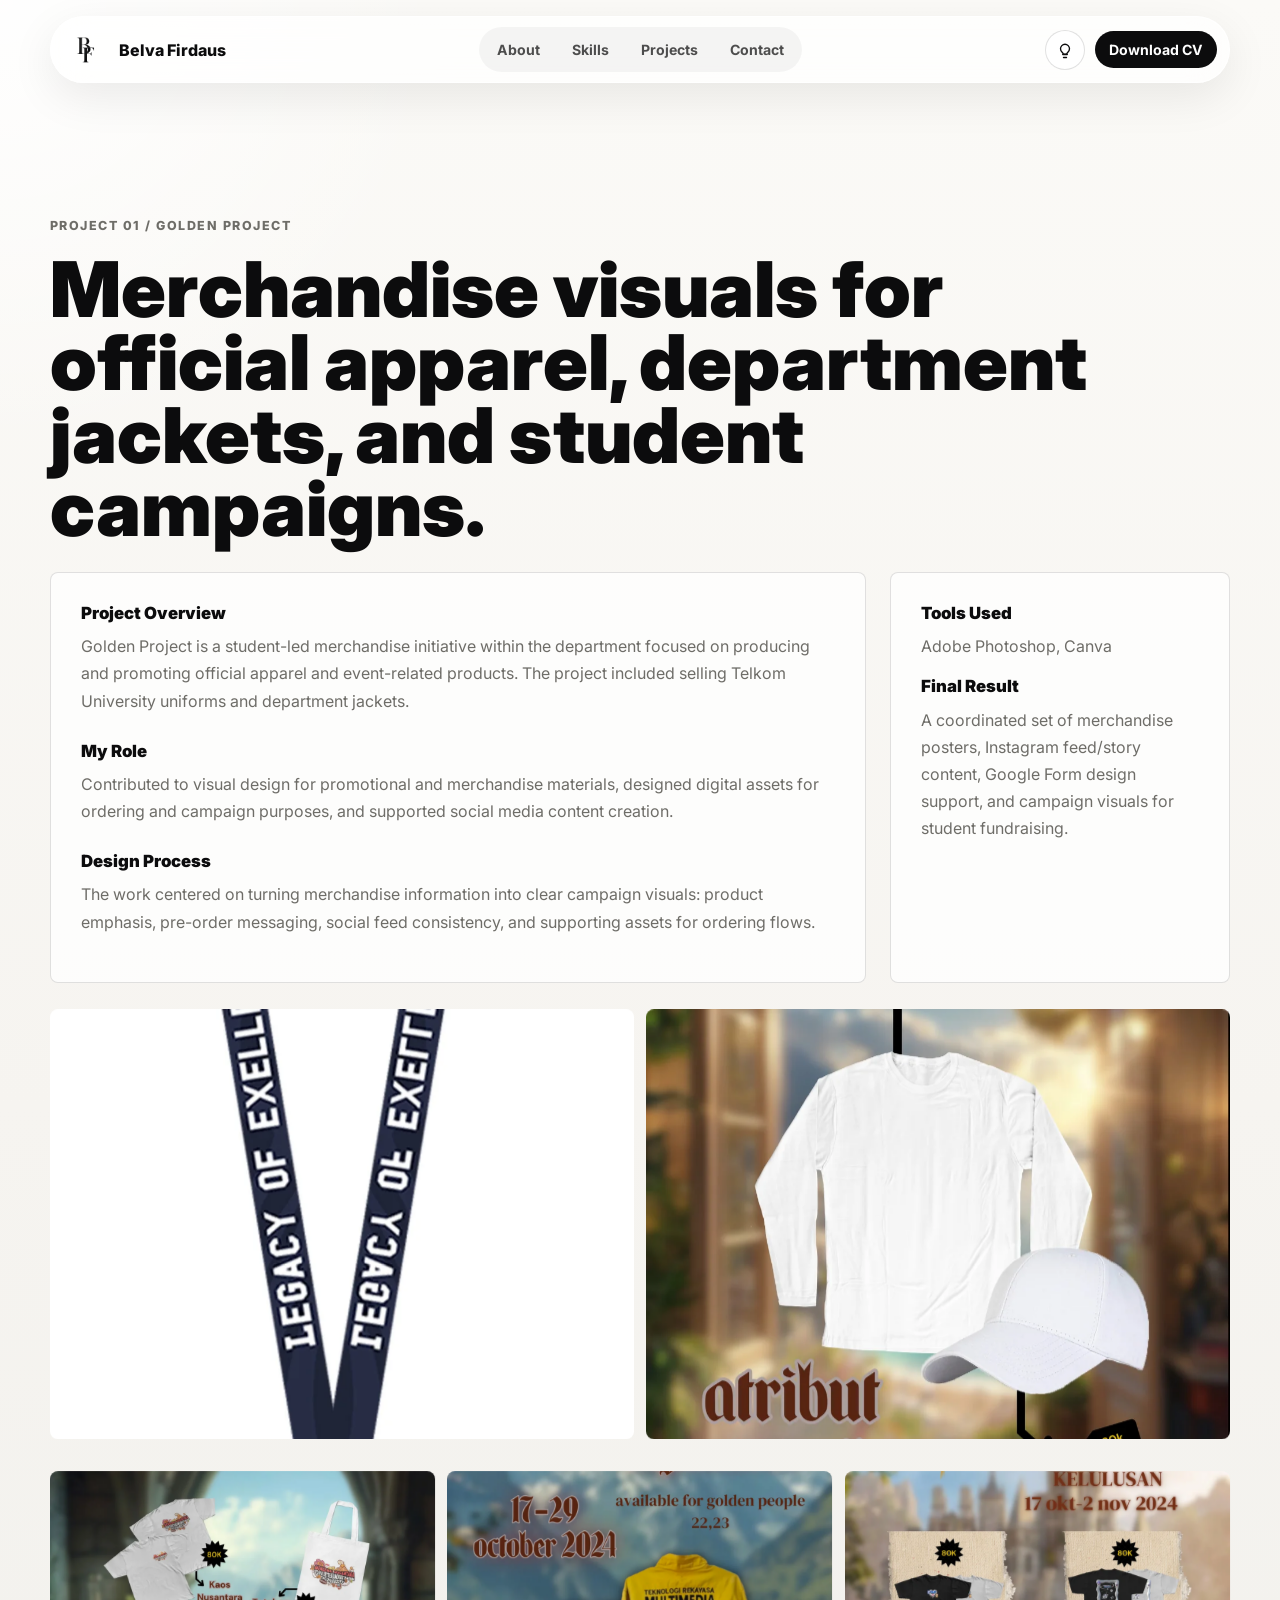
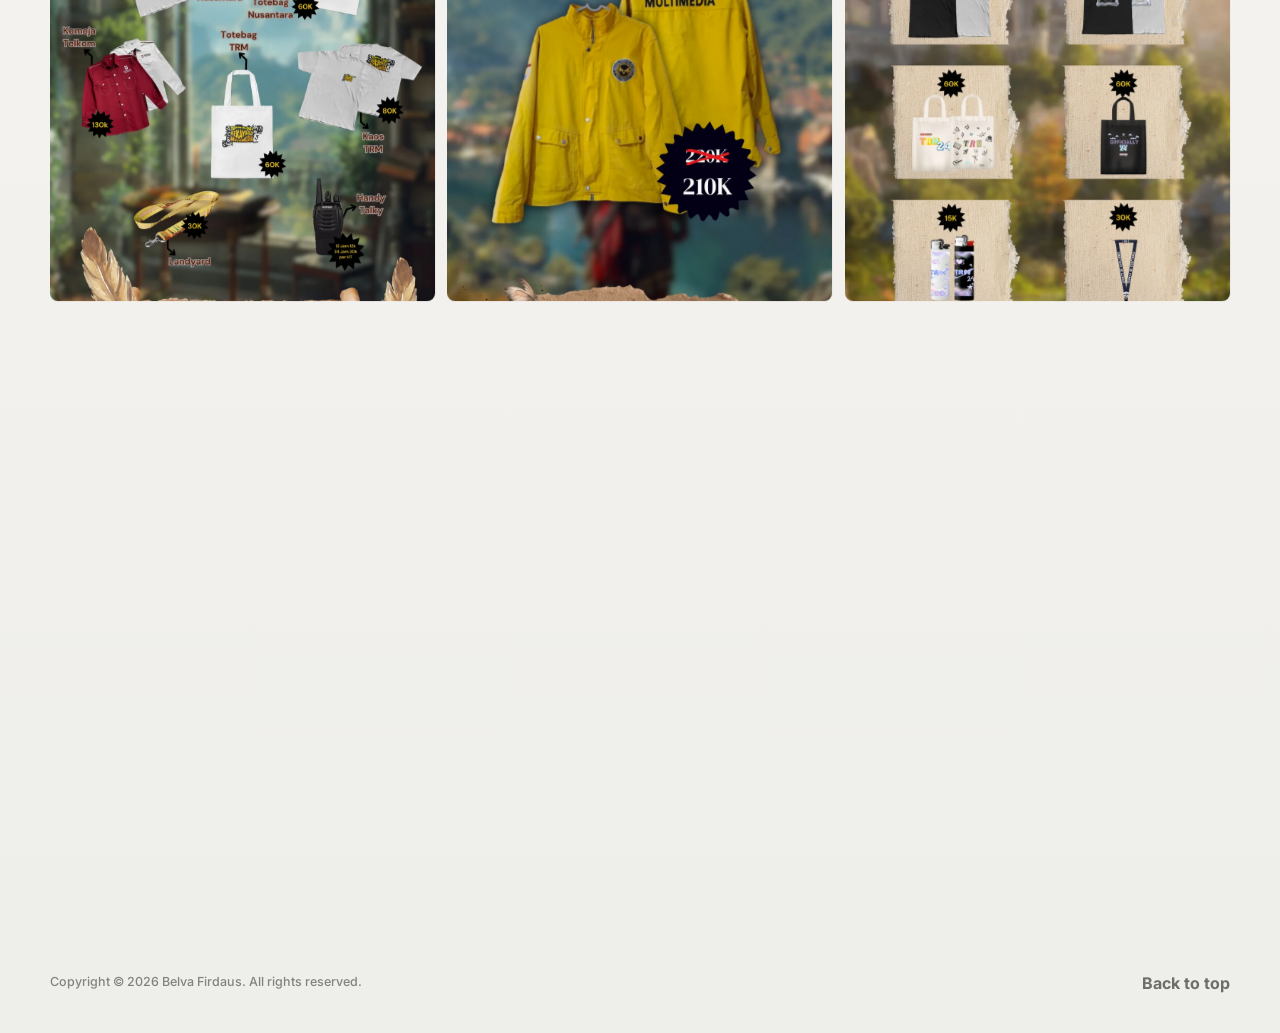
==== commit 820a09d8: "Improve email contact experience" ====
--- a/pages/golden.html
+++ b/pages/golden.html
@@ -129,5 +129,6 @@
   <script src="../js/transitions.js"></script>
   <script src="../js/scroll-animations.js"></script>
   <script src="../js/reveal.js"></script>
+  <script src="../js/contact.js"></script>
 </body>
 </html>
--- a/css/style.css
+++ b/css/style.css
@@ -60,9 +60,9 @@
   position: sticky;
   top: 0;
   z-index: 50;
-  display: flex;
+  display: grid;
+  grid-template-columns: minmax(0, 1fr) auto minmax(0, 1fr);
   align-items: center;
-  justify-content: space-between;
   gap: 18px;
   width: min(calc(100% - 32px), var(--max));
   margin: 16px auto 0;
@@ -81,6 +81,7 @@
 .brand {
   display: inline-flex;
   align-items: center;
+  justify-self: start;
   gap: 12px;
   font-weight: 800;
   white-space: nowrap;
@@ -98,6 +99,7 @@
   display: flex;
   align-items: center;
   justify-content: center;
+  justify-self: center;
   gap: 4px;
   padding: 4px;
   border-radius: 999px;
@@ -130,8 +132,8 @@
   display: flex;
   align-items: center;
   justify-content: flex-end;
+  justify-self: end;
   gap: 10px;
-  margin-left: auto;
 }
 
 .theme-toggle {
@@ -570,6 +572,15 @@
   color: white;
 }
 
+.contact-email {
+  margin: 20px 0 0;
+  color: rgba(255, 255, 255, 0.68);
+  font-size: clamp(0.92rem, 1.5vw, 1.02rem);
+  font-weight: 700;
+  line-height: 1.5;
+  overflow-wrap: anywhere;
+}
+
 .contact-links {
   display: flex;
   flex-wrap: wrap;
@@ -578,19 +589,24 @@
 }
 
 .contact-links a,
+.contact-links button,
 .contact-links span {
   display: inline-flex;
   align-items: center;
   min-height: 48px;
   padding: 0 16px;
+  appearance: none;
   border: 1px solid rgba(255, 255, 255, 0.16);
   border-radius: 999px;
   background: rgba(255, 255, 255, 0.07);
   color: white;
+  font: inherit;
   font-weight: 800;
-}
-
-.contact-links a:hover {
+  cursor: pointer;
+}
+
+.contact-links a:hover,
+.contact-links button:hover {
   background: white;
   color: var(--ink);
 }
@@ -645,6 +661,7 @@
 
 @media (max-width: 760px) {
   .site-header {
+    display: flex;
     align-items: stretch;
     border-radius: 24px;
     flex-wrap: wrap;
@@ -758,6 +775,7 @@
 
   .btn,
   .contact-links a,
+  .contact-links button,
   .contact-links span {
     width: 100%;
   }
@@ -861,13 +879,15 @@
 }
 
 html[data-theme="dark"] .contact-links a,
+html[data-theme="dark"] .contact-links button,
 html[data-theme="dark"] .contact-links span {
   border-color: rgba(255, 255, 255, 0.18);
   background: rgba(255, 255, 255, 0.08);
   color: var(--ink);
 }
 
-html[data-theme="dark"] .contact-links a:hover {
+html[data-theme="dark"] .contact-links a:hover,
+html[data-theme="dark"] .contact-links button:hover {
   background: var(--ink);
   color: #111110;
 }
--- a/css/animation.css
+++ b/css/animation.css
@@ -66,14 +66,14 @@
   pointer-events: none;
 }
 
-:where(.brand, .nav a, .nav-cta, .btn, .contact-links a, .footer a, .project-card, .project-nav-link, .gallery img, .gallery-lightbox__button) {
+:where(.brand, .nav a, .nav-cta, .btn, .contact-links a, .contact-links button, .footer a, .project-card, .project-nav-link, .gallery img, .gallery-lightbox__button) {
   transition-property: transform, opacity, box-shadow, background, color, border-color, filter;
   transition-duration: 0.42s;
   transition-timing-function: cubic-bezier(0.16, 1, 0.3, 1);
   will-change: transform, opacity, box-shadow;
 }
 
-:where(.nav a, .nav-cta, .btn, .contact-links a, .footer a, .project-nav-link) {
+:where(.nav a, .nav-cta, .btn, .contact-links a, .contact-links button, .footer a, .project-nav-link) {
   position: relative;
   overflow: hidden;
 }
@@ -95,6 +95,7 @@
   .nav a:hover,
   .nav-cta:hover,
   .contact-links a:hover,
+  .contact-links button:hover,
   .footer a:hover,
   .gallery-lightbox__button:hover {
     opacity: 0.95;
@@ -141,6 +142,7 @@
 .nav-cta:active,
 .btn:active,
 .contact-links a:active,
+.contact-links button:active,
 .footer a:active,
 .project-card:active,
 .project-nav-link:active,
@@ -203,6 +205,42 @@
 
   .gallery img[data-parallax].is-visible:hover {
     transform: translate3d(0, calc(var(--parallax-y, 0px) - 6px), 0) scale(1.02);
+  }
+}
+
+@media (hover: hover) {
+  html[data-theme="dark"] .nav a:hover,
+  html[data-theme="dark"] .theme-toggle:hover,
+  html[data-theme="dark"] .contact-links a:hover,
+  html[data-theme="dark"] .contact-links button:hover,
+  html[data-theme="dark"] .footer a:hover,
+  html[data-theme="dark"] .gallery-lightbox__button:hover {
+    box-shadow:
+      0 10px 30px rgba(255, 255, 255, 0.08),
+      0 0 0 1px rgba(255, 255, 255, 0.08);
+  }
+
+  html[data-theme="dark"] .nav-cta:hover,
+  html[data-theme="dark"] .btn:hover {
+    box-shadow:
+      0 12px 36px rgba(255, 255, 255, 0.12),
+      0 0 0 1px rgba(255, 255, 255, 0.1);
+  }
+
+  html[data-theme="dark"] .project-card:hover,
+  html[data-theme="dark"] .project-card.reveal.is-visible:hover,
+  html[data-theme="dark"] .project-card.motion-reveal.is-visible:hover,
+  html[data-theme="dark"] .project-nav-link:hover {
+    box-shadow:
+      0 18px 52px rgba(255, 255, 255, 0.1),
+      0 0 0 1px rgba(255, 255, 255, 0.08);
+  }
+
+  html[data-theme="dark"] .gallery img:hover,
+  html[data-theme="dark"] .gallery img[data-parallax].is-visible:hover {
+    box-shadow:
+      0 14px 40px rgba(255, 255, 255, 0.09),
+      0 0 0 1px rgba(255, 255, 255, 0.07);
   }
 }
 
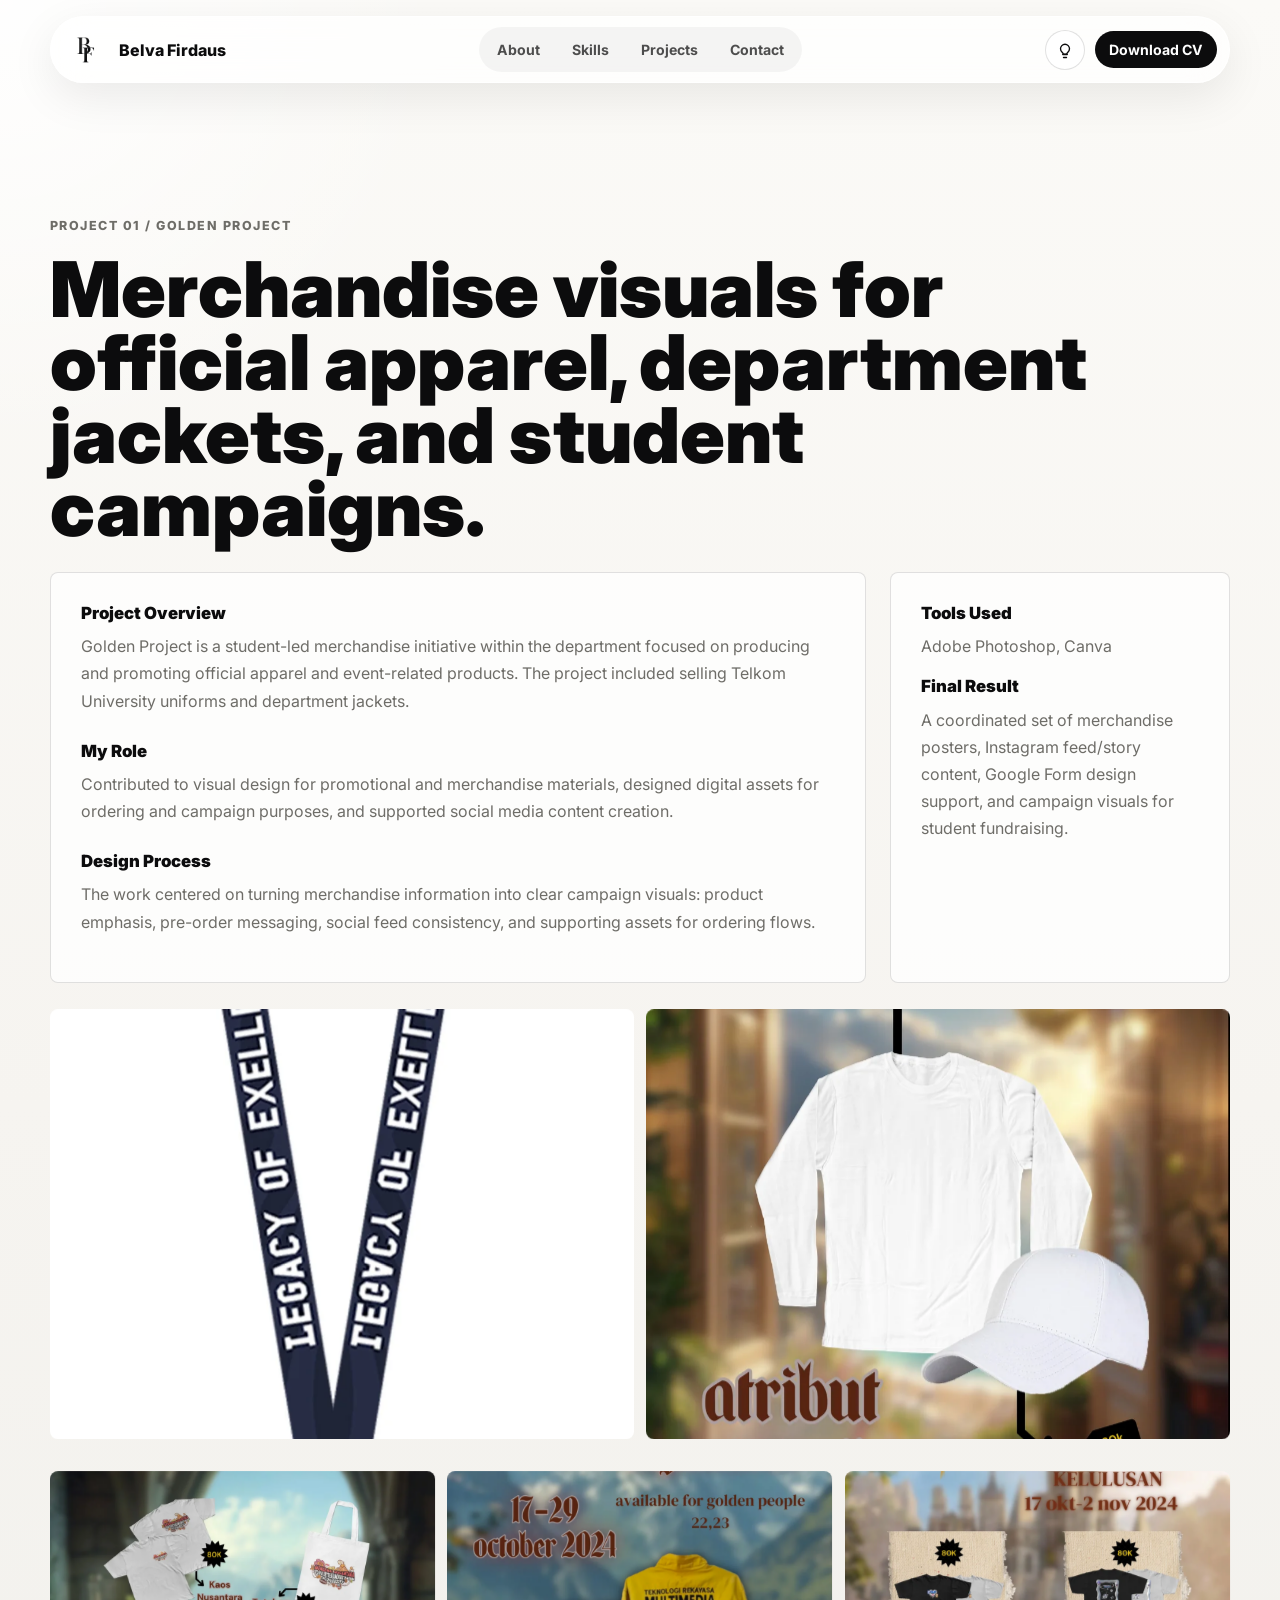
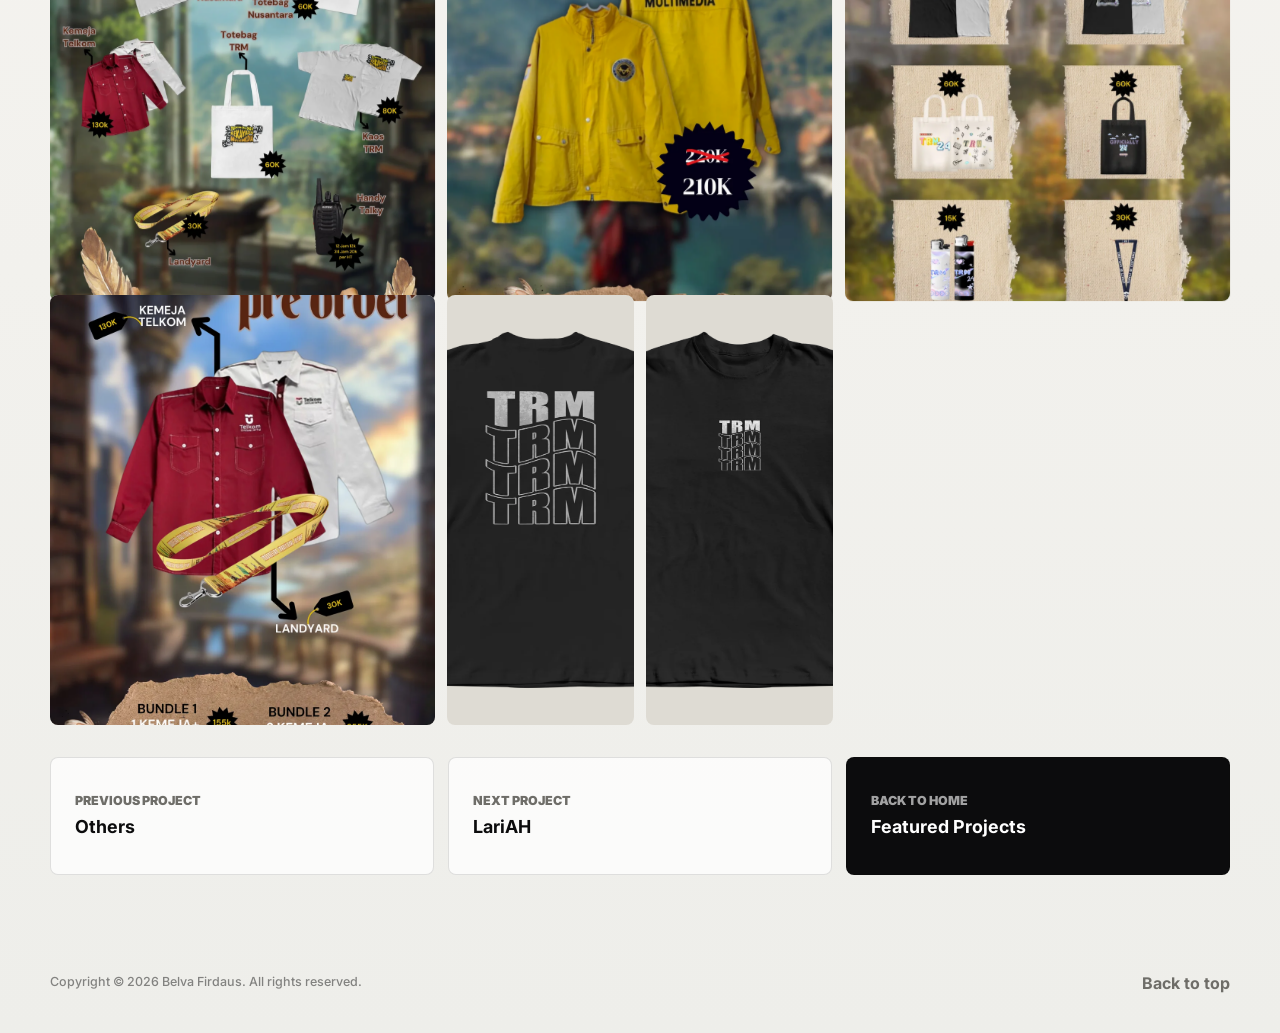
==== commit fa063eb2: "Update CV file" ====
--- a/pages/golden.html
+++ b/pages/golden.html
@@ -54,7 +54,7 @@
           </svg>
         </span>
       </button>
-      <a class="nav-cta" href="../assets/cv/MUHAMMAD%20BELVA%20ZULFAN%20FIRDAUS%20_Graphic%20Designer.pdf" download>Download CV</a>
+      <a class="nav-cta" href="../assets/cv/belva-firdaus-cv.pdf" download>Download CV</a>
     </div>
   </header>
 
--- a/css/style.css
+++ b/css/style.css
@@ -572,12 +572,41 @@
   color: white;
 }
 
-.contact-email {
-  margin: 20px 0 0;
-  color: rgba(255, 255, 255, 0.68);
-  font-size: clamp(0.92rem, 1.5vw, 1.02rem);
-  font-weight: 700;
-  line-height: 1.5;
+.contact-info-card {
+  display: grid;
+  grid-template-columns: repeat(3, minmax(0, 1fr));
+  max-width: 860px;
+  margin-top: 30px;
+  overflow: hidden;
+  border: 1px solid rgba(255, 255, 255, 0.14);
+  border-radius: 24px;
+  background: rgba(255, 255, 255, 0.055);
+}
+
+.contact-info-card__item {
+  padding: 18px 20px;
+  border-right: 1px solid rgba(255, 255, 255, 0.12);
+}
+
+.contact-info-card__item:last-child {
+  border-right: 0;
+}
+
+.contact-info-card__item span {
+  display: block;
+  margin-bottom: 8px;
+  color: rgba(255, 255, 255, 0.48);
+  font-size: 0.72rem;
+  font-weight: 900;
+  letter-spacing: 0.08em;
+  text-transform: uppercase;
+}
+
+.contact-info-card__item p {
+  color: rgba(255, 255, 255, 0.86);
+  font-size: clamp(0.9rem, 1.25vw, 1rem);
+  font-weight: 800;
+  line-height: 1.45;
   overflow-wrap: anywhere;
 }
 
@@ -589,24 +618,19 @@
 }
 
 .contact-links a,
-.contact-links button,
 .contact-links span {
   display: inline-flex;
   align-items: center;
   min-height: 48px;
   padding: 0 16px;
-  appearance: none;
   border: 1px solid rgba(255, 255, 255, 0.16);
   border-radius: 999px;
   background: rgba(255, 255, 255, 0.07);
   color: white;
-  font: inherit;
   font-weight: 800;
-  cursor: pointer;
-}
-
-.contact-links a:hover,
-.contact-links button:hover {
+}
+
+.contact-links a:hover {
   background: white;
   color: var(--ink);
 }
@@ -773,9 +797,22 @@
     display: grid;
   }
 
+  .contact-info-card {
+    grid-template-columns: 1fr;
+    border-radius: 20px;
+  }
+
+  .contact-info-card__item {
+    border-right: 0;
+    border-bottom: 1px solid rgba(255, 255, 255, 0.12);
+  }
+
+  .contact-info-card__item:last-child {
+    border-bottom: 0;
+  }
+
   .btn,
   .contact-links a,
-  .contact-links button,
   .contact-links span {
     width: 100%;
   }
@@ -878,16 +915,32 @@
   color: var(--ink);
 }
 
+html[data-theme="dark"] .contact-info-card {
+  border-color: rgba(255, 255, 255, 0.16);
+  background: rgba(255, 255, 255, 0.06);
+}
+
+html[data-theme="dark"] .contact-info-card__item,
+html[data-theme="dark"] .contact-info-card__item:last-child {
+  border-color: rgba(255, 255, 255, 0.13);
+}
+
+html[data-theme="dark"] .contact-info-card__item span {
+  color: rgba(244, 241, 234, 0.52);
+}
+
+html[data-theme="dark"] .contact-info-card__item p {
+  color: rgba(244, 241, 234, 0.88);
+}
+
 html[data-theme="dark"] .contact-links a,
-html[data-theme="dark"] .contact-links button,
 html[data-theme="dark"] .contact-links span {
   border-color: rgba(255, 255, 255, 0.18);
   background: rgba(255, 255, 255, 0.08);
   color: var(--ink);
 }
 
-html[data-theme="dark"] .contact-links a:hover,
-html[data-theme="dark"] .contact-links button:hover {
+html[data-theme="dark"] .contact-links a:hover {
   background: var(--ink);
   color: #111110;
 }
--- a/css/animation.css
+++ b/css/animation.css
@@ -66,14 +66,14 @@
   pointer-events: none;
 }
 
-:where(.brand, .nav a, .nav-cta, .btn, .contact-links a, .contact-links button, .footer a, .project-card, .project-nav-link, .gallery img, .gallery-lightbox__button) {
+:where(.brand, .nav a, .nav-cta, .btn, .contact-links a, .footer a, .project-card, .project-nav-link, .gallery img, .gallery-lightbox__button) {
   transition-property: transform, opacity, box-shadow, background, color, border-color, filter;
   transition-duration: 0.42s;
   transition-timing-function: cubic-bezier(0.16, 1, 0.3, 1);
   will-change: transform, opacity, box-shadow;
 }
 
-:where(.nav a, .nav-cta, .btn, .contact-links a, .contact-links button, .footer a, .project-nav-link) {
+:where(.nav a, .nav-cta, .btn, .contact-links a, .footer a, .project-nav-link) {
   position: relative;
   overflow: hidden;
 }
@@ -95,7 +95,6 @@
   .nav a:hover,
   .nav-cta:hover,
   .contact-links a:hover,
-  .contact-links button:hover,
   .footer a:hover,
   .gallery-lightbox__button:hover {
     opacity: 0.95;
@@ -142,7 +141,6 @@
 .nav-cta:active,
 .btn:active,
 .contact-links a:active,
-.contact-links button:active,
 .footer a:active,
 .project-card:active,
 .project-nav-link:active,
@@ -212,7 +210,6 @@
   html[data-theme="dark"] .nav a:hover,
   html[data-theme="dark"] .theme-toggle:hover,
   html[data-theme="dark"] .contact-links a:hover,
-  html[data-theme="dark"] .contact-links button:hover,
   html[data-theme="dark"] .footer a:hover,
   html[data-theme="dark"] .gallery-lightbox__button:hover {
     box-shadow:
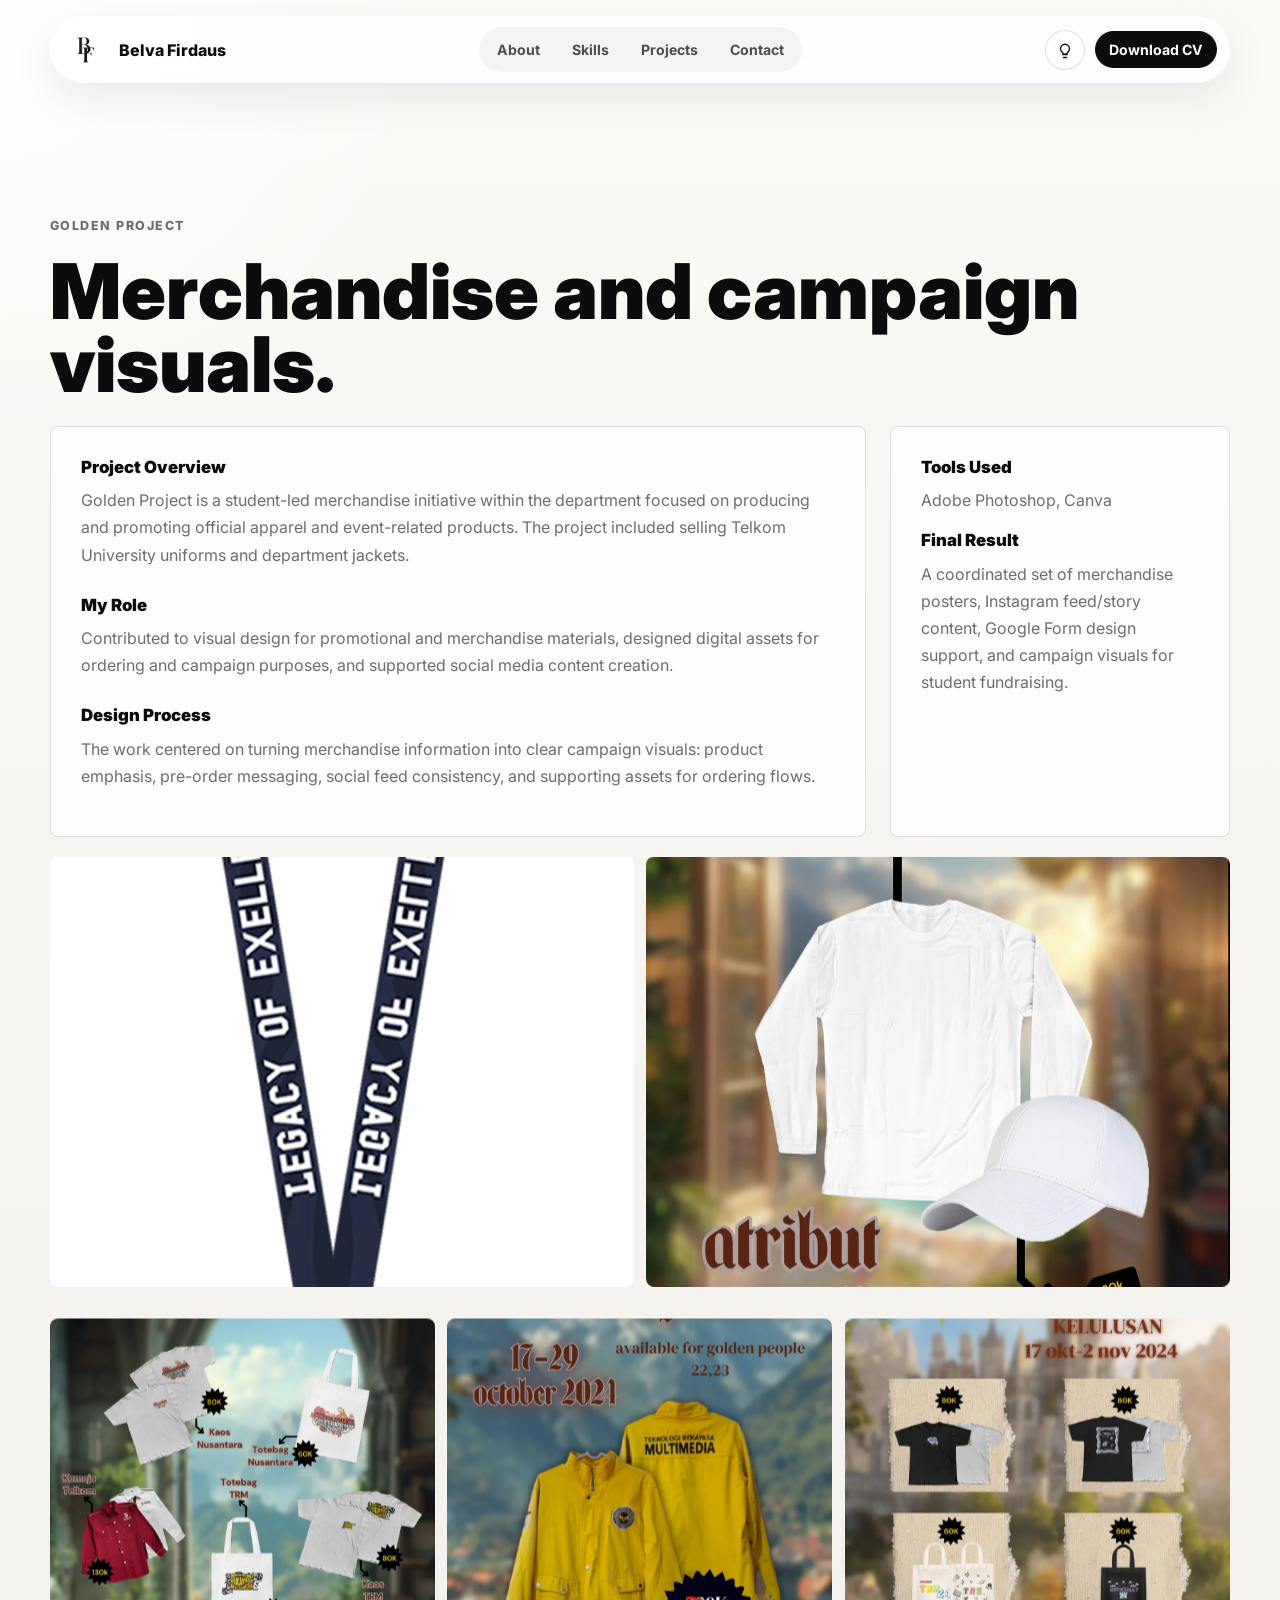
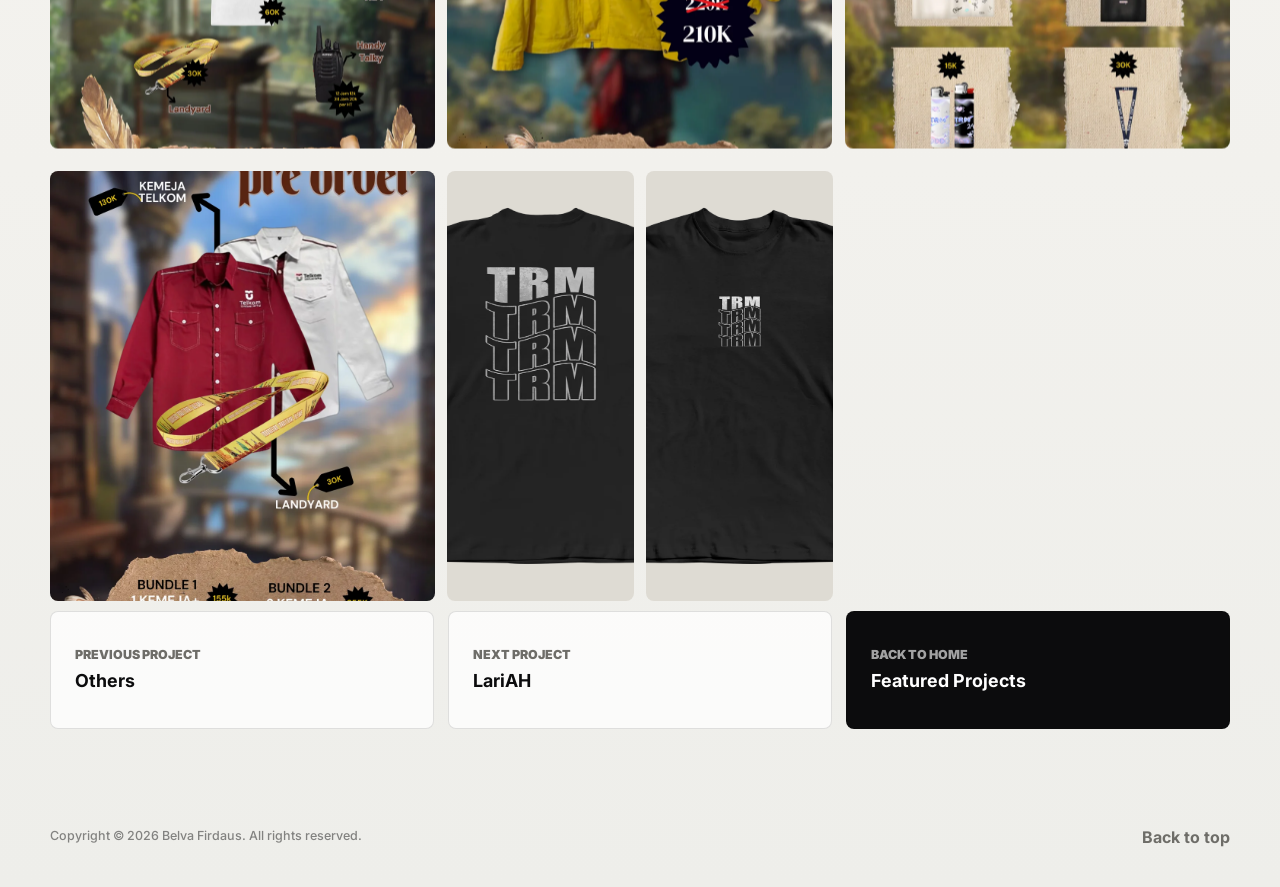
==== commit 990260bf: "Refine project titles and selection color" ====
--- a/pages/golden.html
+++ b/pages/golden.html
@@ -61,8 +61,8 @@
   <main id="top" class="project-main" data-project-page>
     <section class="case-study">
       <div class="case-hero reveal">
-        <p class="eyebrow">Project 01 / Golden Project</p>
-        <h1>Merchandise visuals for official apparel, department jackets, and student campaigns.</h1>
+        <p class="eyebrow">Golden Project</p>
+        <h1>Merchandise and campaign visuals.</h1>
       </div>
 
       <div class="case-content">
--- a/css/style.css
+++ b/css/style.css
@@ -52,8 +52,8 @@
 }
 
 ::selection {
-  background: var(--ink);
-  color: white;
+  background: rgba(0, 0, 0, 0.12);
+  color: inherit;
 }
 
 .site-header {
@@ -839,8 +839,8 @@
 }
 
 html[data-theme="dark"] ::selection {
-  background: var(--accent);
-  color: #111110;
+  background: rgba(255, 255, 255, 0.18);
+  color: inherit;
 }
 
 html[data-theme="dark"] .site-header {
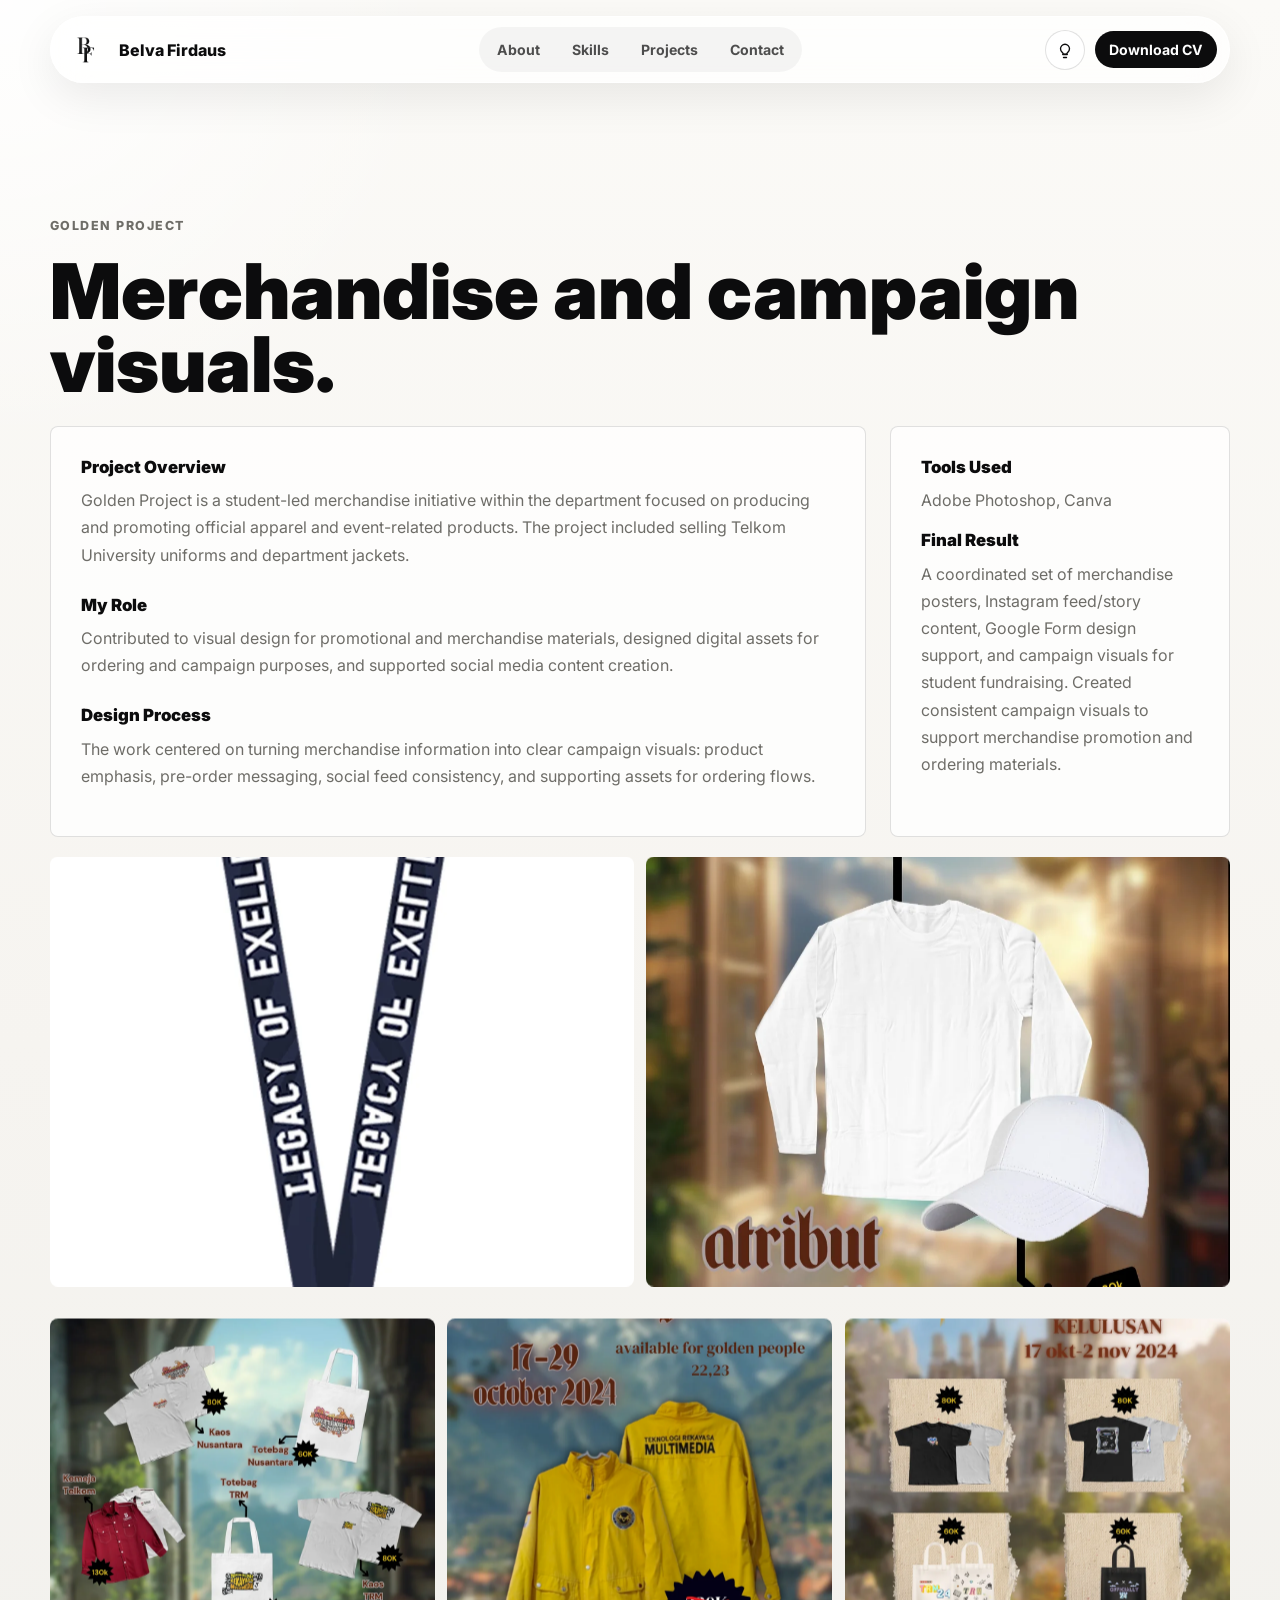
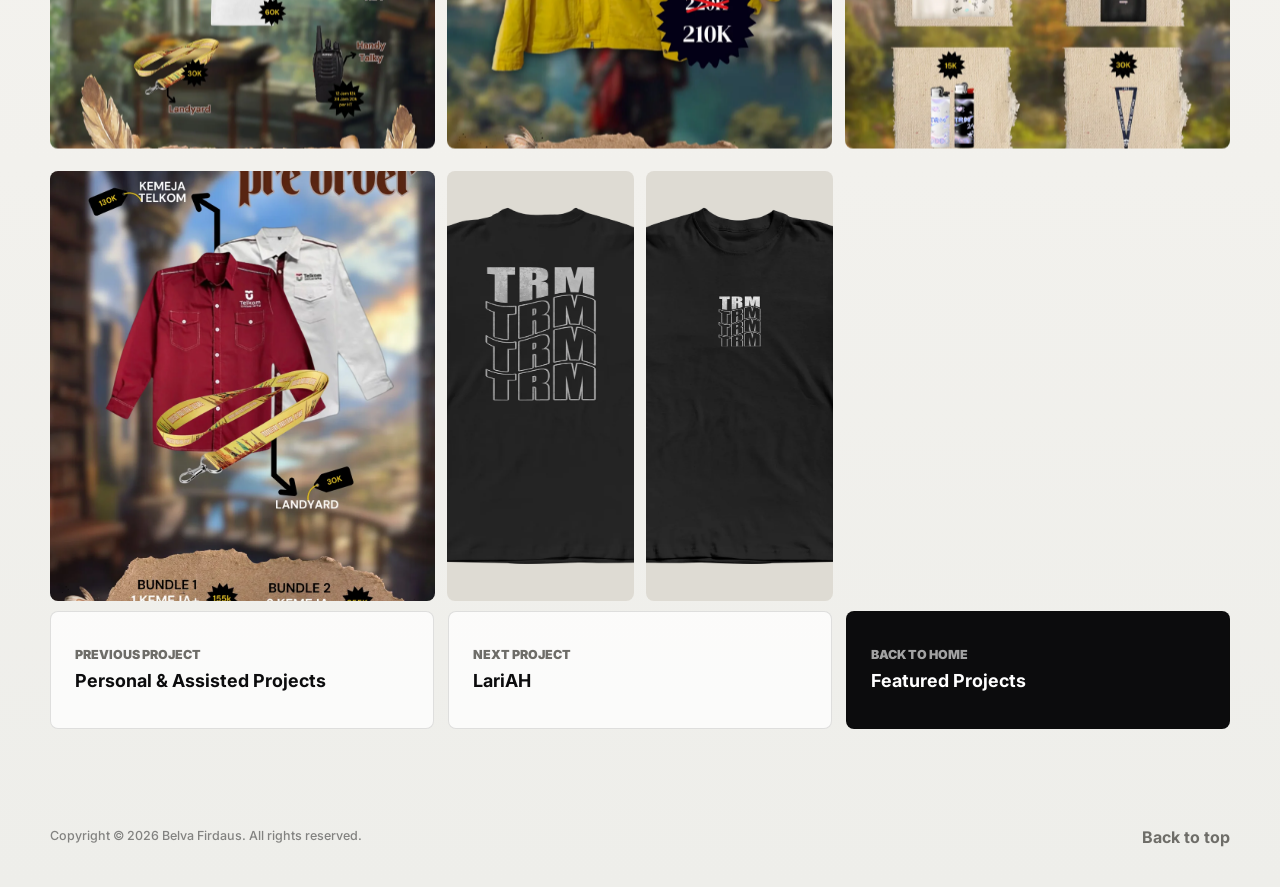
==== commit 11b7840c: "Refine portfolio wording" ====
--- a/pages/golden.html
+++ b/pages/golden.html
@@ -83,7 +83,7 @@
           </div>
           <div>
             <h2>Final Result</h2>
-            <p>A coordinated set of merchandise posters, Instagram feed/story content, Google Form design support, and campaign visuals for student fundraising.</p>
+            <p>A coordinated set of merchandise posters, Instagram feed/story content, Google Form design support, and campaign visuals for student fundraising. Created consistent campaign visuals to support merchandise promotion and ordering materials.</p>
           </div>
         </aside>
       </div>
@@ -102,7 +102,7 @@
       <nav class="project-navigation reveal" aria-label="Project navigation">
         <a class="project-nav-link" href="project4.html" data-project-adjacent>
           <span>Previous Project</span>
-          <strong>Others</strong>
+          <strong>Personal &amp; Assisted Projects</strong>
         </a>
         <a class="project-nav-link" href="lariah.html" data-project-adjacent>
           <span>Next Project</span>
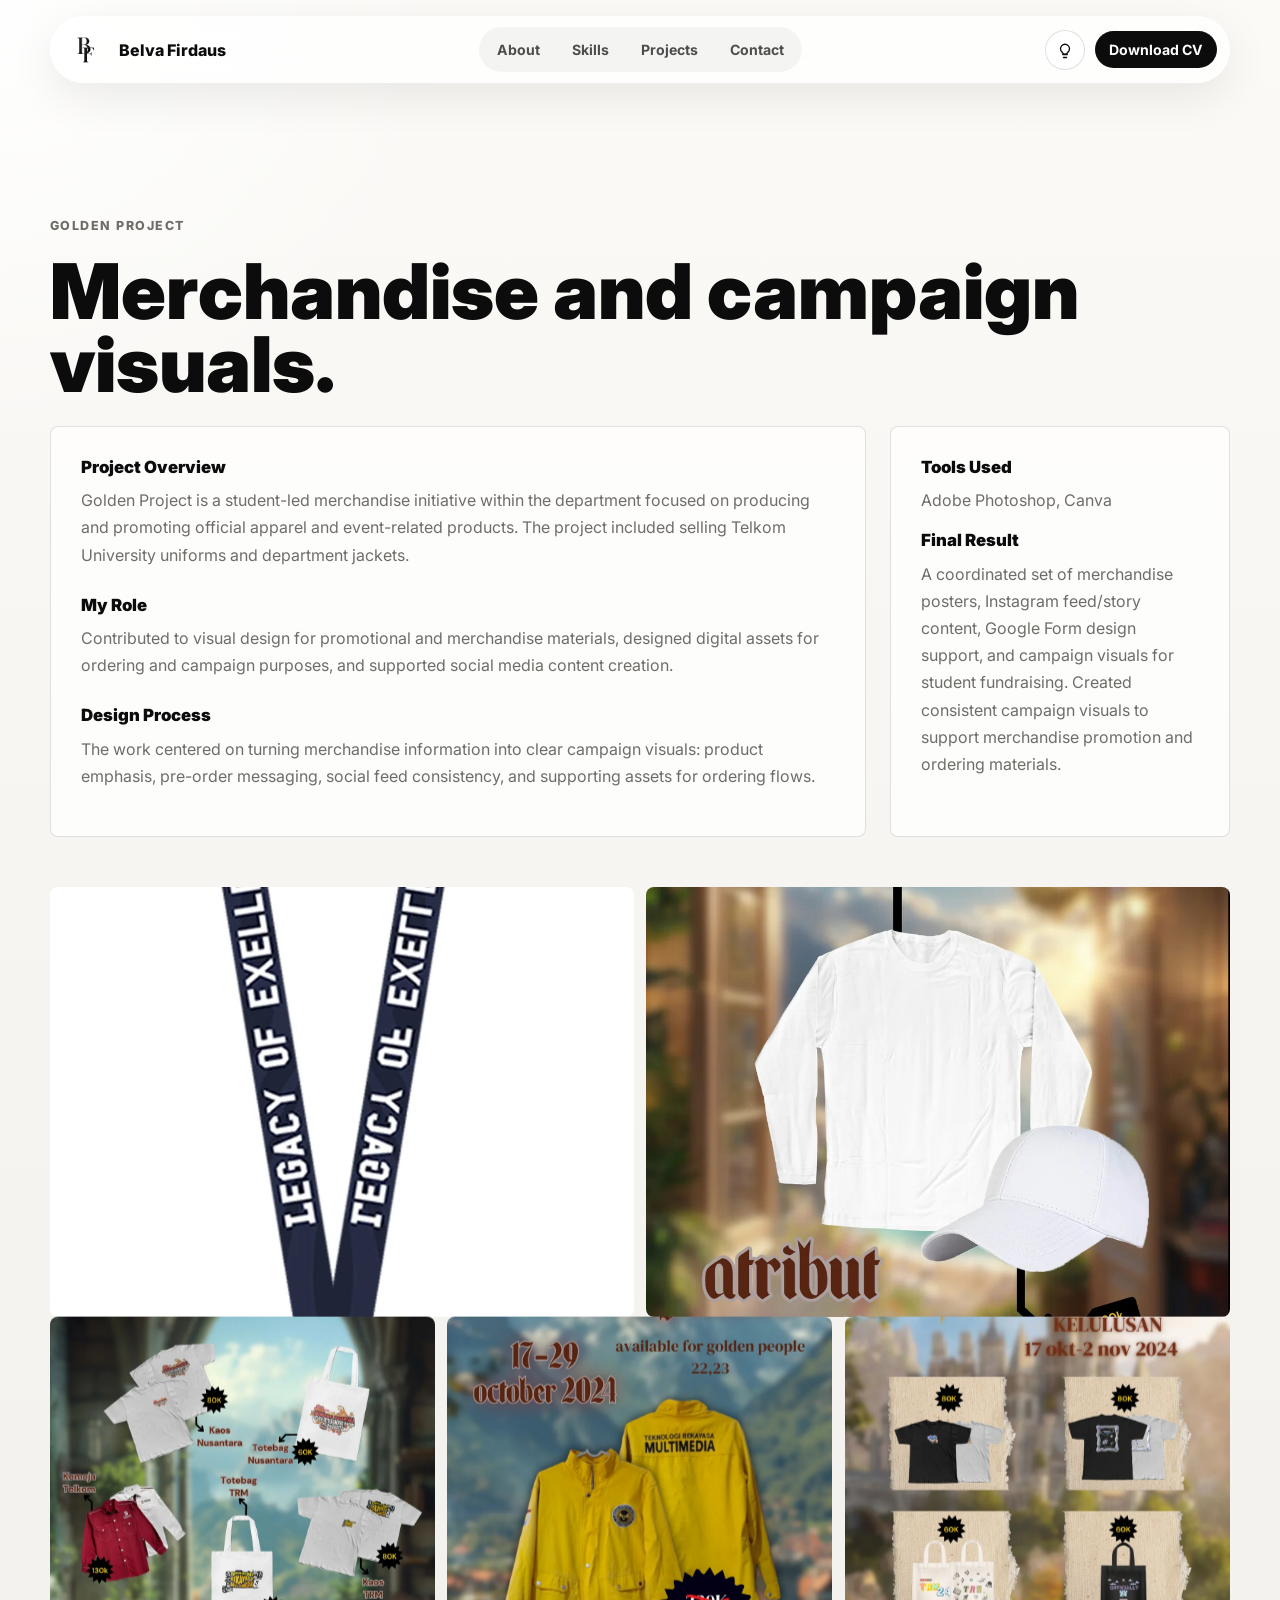
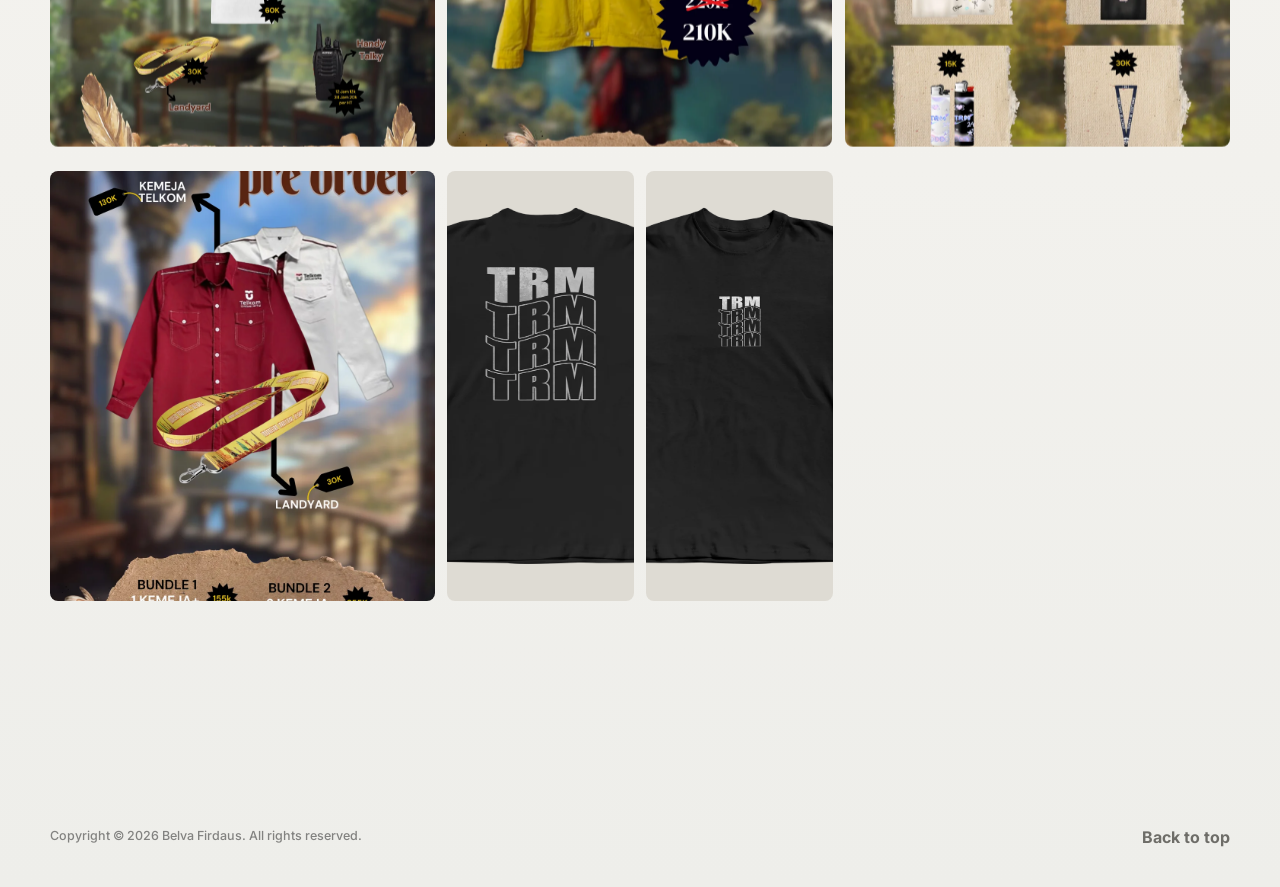
==== commit 326270ea: "Add video content project page" ====
--- a/pages/golden.html
+++ b/pages/golden.html
@@ -54,7 +54,7 @@
           </svg>
         </span>
       </button>
-      <a class="nav-cta" href="../assets/cv/belva-firdaus-cv.pdf" download>Download CV</a>
+      <a class="nav-cta" href="../assets/cv/belva-firdaus-cv.pdf" target="_blank" rel="noopener noreferrer">Download CV</a>
     </div>
   </header>
 
@@ -100,9 +100,9 @@
       </div>
 
       <nav class="project-navigation reveal" aria-label="Project navigation">
-        <a class="project-nav-link" href="project4.html" data-project-adjacent>
+        <a class="project-nav-link" href="video.html" data-project-adjacent>
           <span>Previous Project</span>
-          <strong>Personal &amp; Assisted Projects</strong>
+          <strong>Video Content Projects</strong>
         </a>
         <a class="project-nav-link" href="lariah.html" data-project-adjacent>
           <span>Next Project</span>
--- a/css/style.css
+++ b/css/style.css
@@ -494,7 +494,7 @@
 
 .project-grid {
   display: grid;
-  grid-template-columns: repeat(4, minmax(0, 1fr));
+  grid-template-columns: repeat(auto-fit, minmax(220px, 1fr));
   gap: 16px;
 }
 
@@ -508,7 +508,8 @@
   transition: transform 0.25s ease, box-shadow 0.25s ease;
 }
 
-.project-card img {
+.project-card img,
+.project-card video {
   width: 100%;
   aspect-ratio: 4 / 4.6;
   object-fit: cover;
@@ -516,7 +517,12 @@
   transition: transform 0.65s ease;
 }
 
-.project-card:hover img {
+.project-card video {
+  display: block;
+}
+
+.project-card:hover img,
+.project-card:hover video {
   transform: scale(1.04);
 }
 
--- a/css/project.css
+++ b/css/project.css
@@ -93,6 +93,62 @@
 .gallery--mixed img:nth-child(5),
 .gallery--mixed img:nth-child(6) {
   grid-column: span 2;
+}
+
+.video-grid {
+  display: grid;
+  grid-template-columns: repeat(3, minmax(0, 1fr));
+  gap: 16px;
+}
+
+.video-card {
+  overflow: hidden;
+  border: 1px solid var(--line);
+  border-radius: var(--radius);
+  background: rgba(255, 255, 255, 0.74);
+  transition: transform 0.25s ease, box-shadow 0.25s ease, background 0.25s ease;
+}
+
+.video-card video {
+  display: block;
+  width: 100%;
+  aspect-ratio: 9 / 16;
+  max-height: 560px;
+  object-fit: cover;
+  background: #111110;
+}
+
+.video-card--wide {
+  grid-column: span 3;
+}
+
+.video-card--wide video {
+  aspect-ratio: 16 / 9;
+  max-height: 540px;
+}
+
+.video-card__body {
+  padding: 18px;
+}
+
+.video-card__body p {
+  margin-bottom: 8px;
+  color: var(--blue);
+  font-size: 0.76rem;
+  font-weight: 900;
+  text-transform: uppercase;
+}
+
+.video-card__body h3 {
+  margin: 0;
+  font-size: 1rem;
+  line-height: 1.25;
+}
+
+.video-card:hover {
+  transform: translateY(-6px);
+  background: white;
+  box-shadow: 0 24px 64px rgba(12, 12, 13, 0.13);
 }
 
 .project-navigation {
@@ -240,7 +296,8 @@
   }
 
   .gallery,
-  .gallery--mixed {
+  .gallery--mixed,
+  .video-grid {
     grid-template-columns: repeat(3, minmax(0, 1fr));
   }
 
@@ -265,11 +322,22 @@
   .case-meta,
   .gallery,
   .gallery--mixed,
+  .video-grid,
   .project-navigation {
     grid-template-columns: 1fr;
   }
 
   .gallery img {
+    max-height: none;
+  }
+
+  .video-card--wide {
+    grid-column: auto;
+  }
+
+  .video-card video,
+  .video-card--wide video {
+    aspect-ratio: 9 / 16;
     max-height: none;
   }
 
@@ -304,6 +372,7 @@
 
 html[data-theme="dark"] .case-copy,
 html[data-theme="dark"] .case-meta,
+html[data-theme="dark"] .video-card,
 html[data-theme="dark"] .project-nav-link {
   border-color: var(--line);
   background: var(--paper);
@@ -318,6 +387,10 @@
   background: var(--paper-solid);
 }
 
+html[data-theme="dark"] .video-card:hover {
+  background: var(--paper-solid);
+}
+
 html[data-theme="dark"] .project-nav-link--home {
   background: var(--ink);
   color: #111110;
--- a/css/animation.css
+++ b/css/animation.css
@@ -266,6 +266,21 @@
   pointer-events: none;
 }
 
+.section.is-nav-entering {
+  animation-duration: 0.72s;
+  animation-fill-mode: both;
+  animation-timing-function: cubic-bezier(0.16, 1, 0.3, 1);
+  will-change: opacity, transform;
+}
+
+.section.is-nav-entering.nav-enter-from-down {
+  animation-name: navSectionEnterDown;
+}
+
+.section.is-nav-entering.nav-enter-from-up {
+  animation-name: navSectionEnterUp;
+}
+
 @keyframes pulse {
   0%,
   100% {
@@ -282,6 +297,28 @@
   from {
     opacity: 0;
     transform: translate3d(0, 12px, 0);
+  }
+  to {
+    opacity: 1;
+    transform: translate3d(0, 0, 0);
+  }
+}
+
+@keyframes navSectionEnterDown {
+  from {
+    opacity: 0.22;
+    transform: translate3d(0, 34px, 0);
+  }
+  to {
+    opacity: 1;
+    transform: translate3d(0, 0, 0);
+  }
+}
+
+@keyframes navSectionEnterUp {
+  from {
+    opacity: 0.22;
+    transform: translate3d(0, -34px, 0);
   }
   to {
     opacity: 1;
@@ -329,6 +366,7 @@
   .motion-reveal,
   .reveal--right,
   [data-parallax],
+  .section.is-nav-entering,
   body.page-enter .site-header,
   body.page-enter main,
   body.page-enter .footer,
